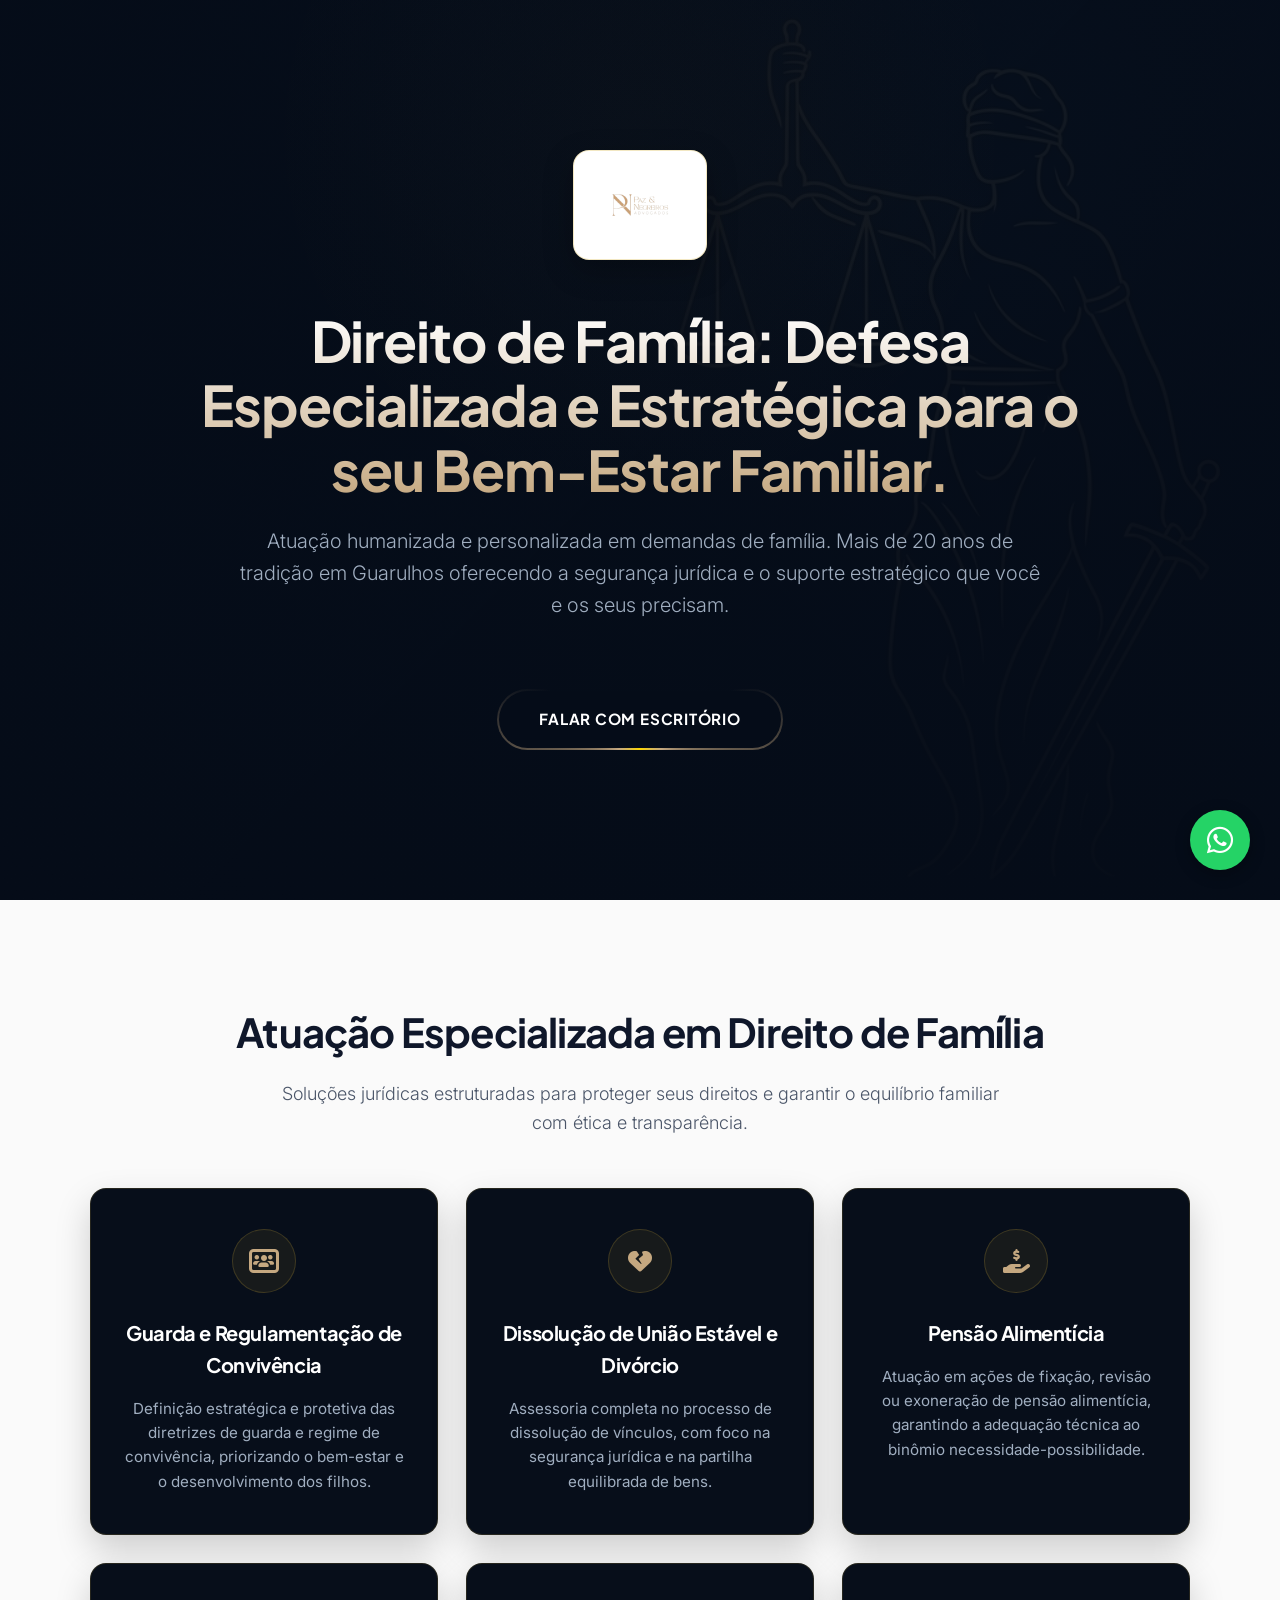
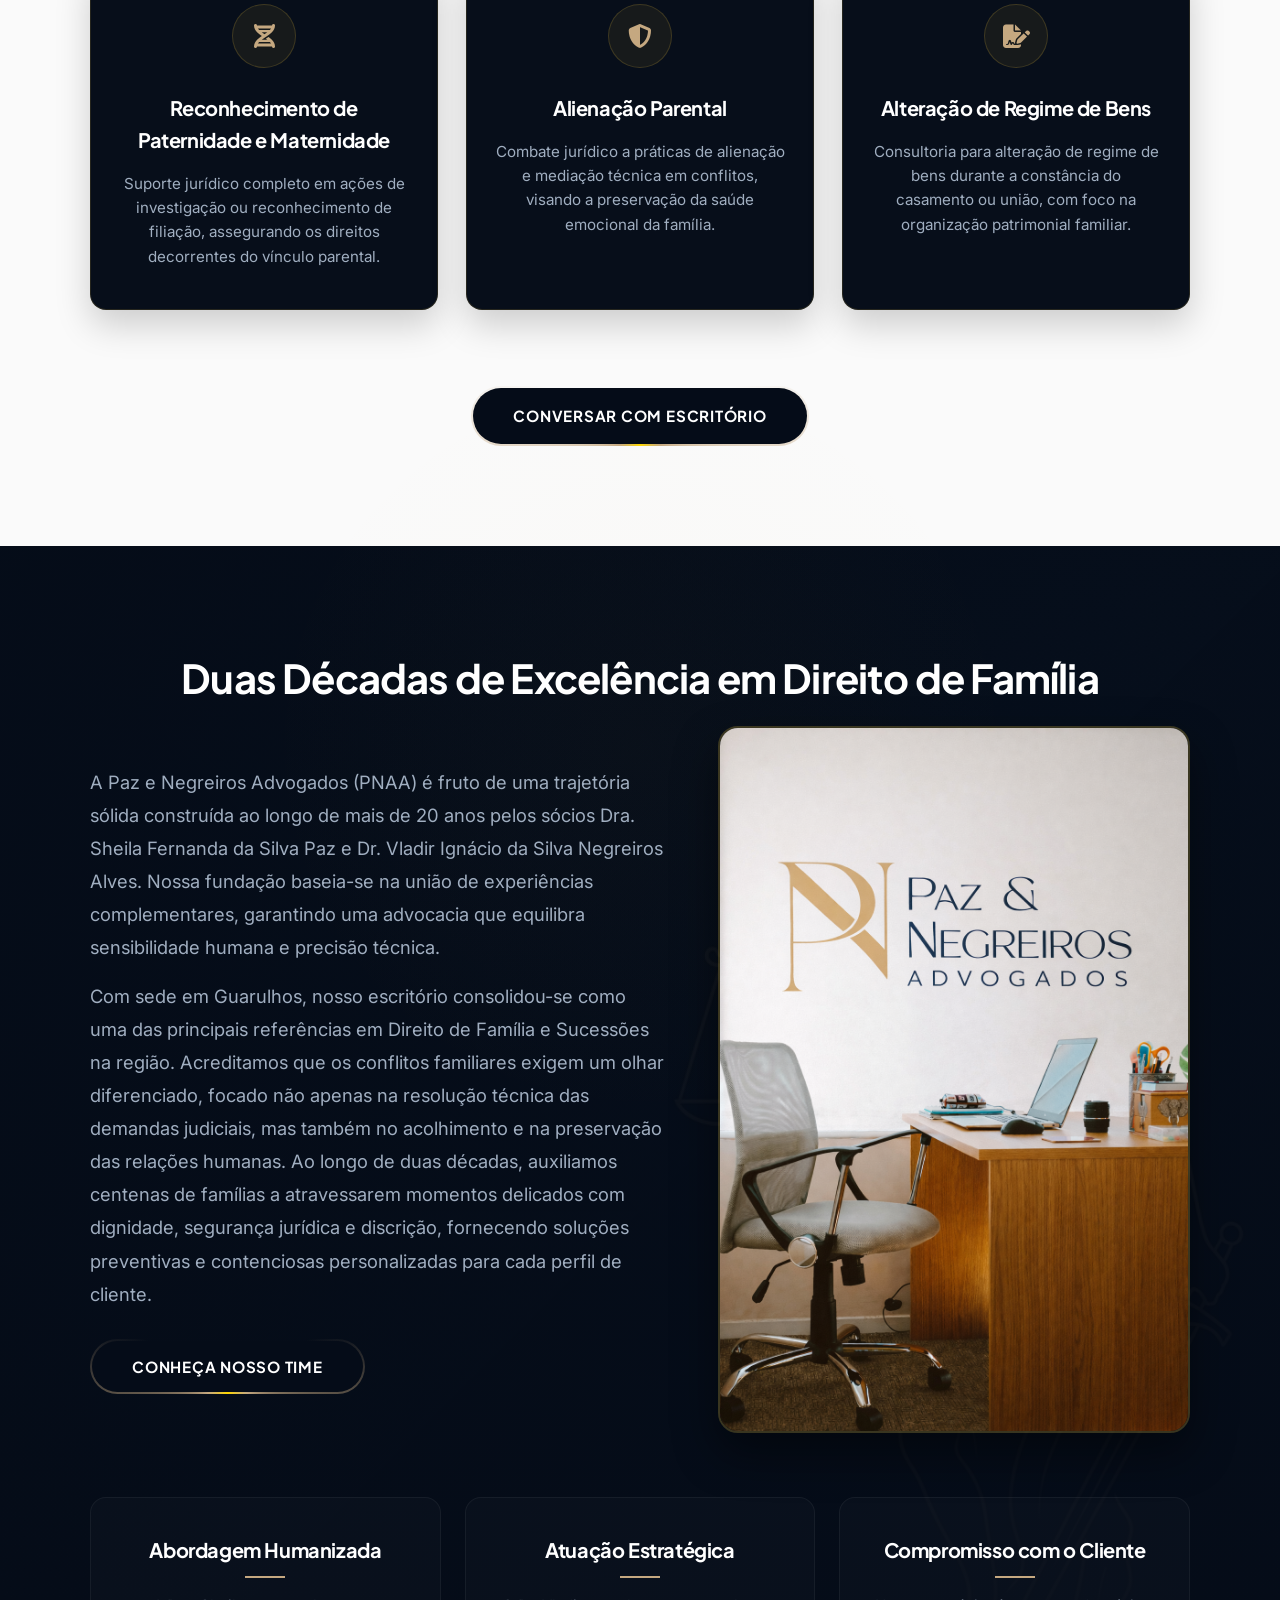
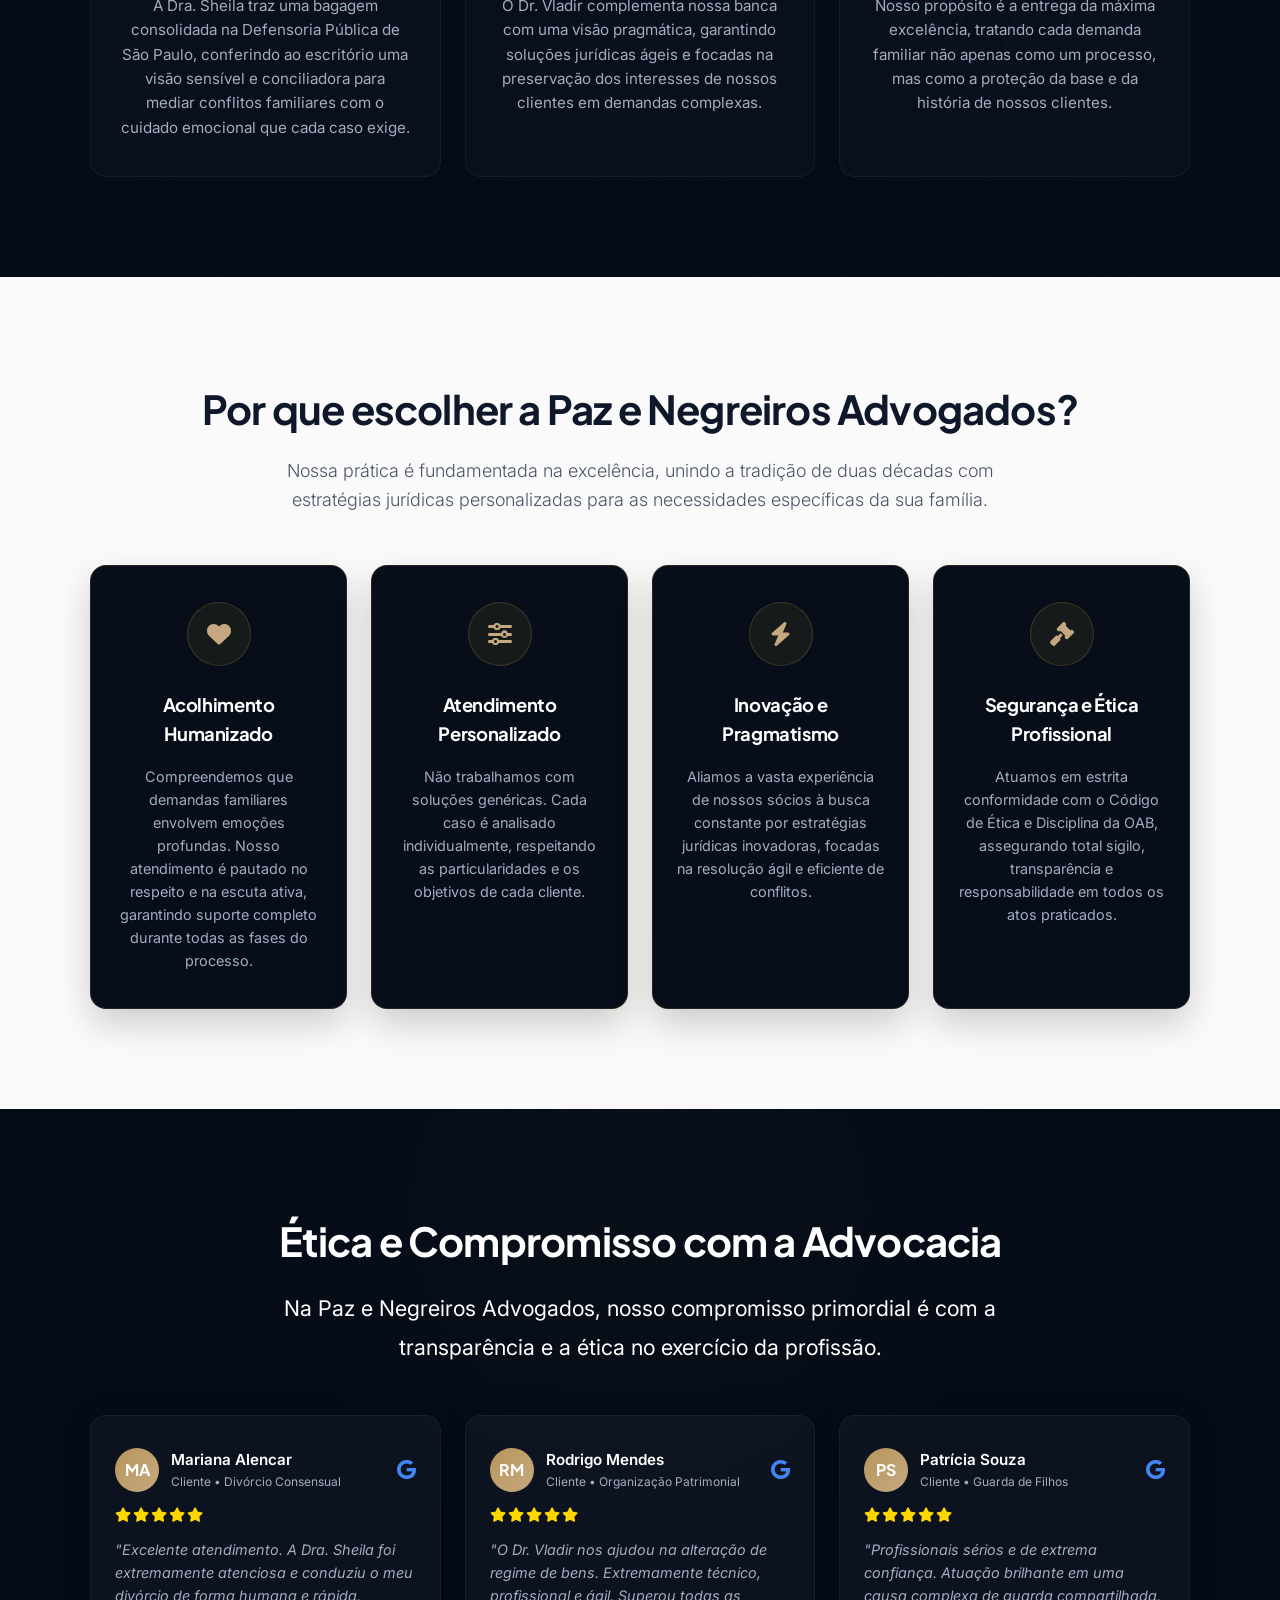
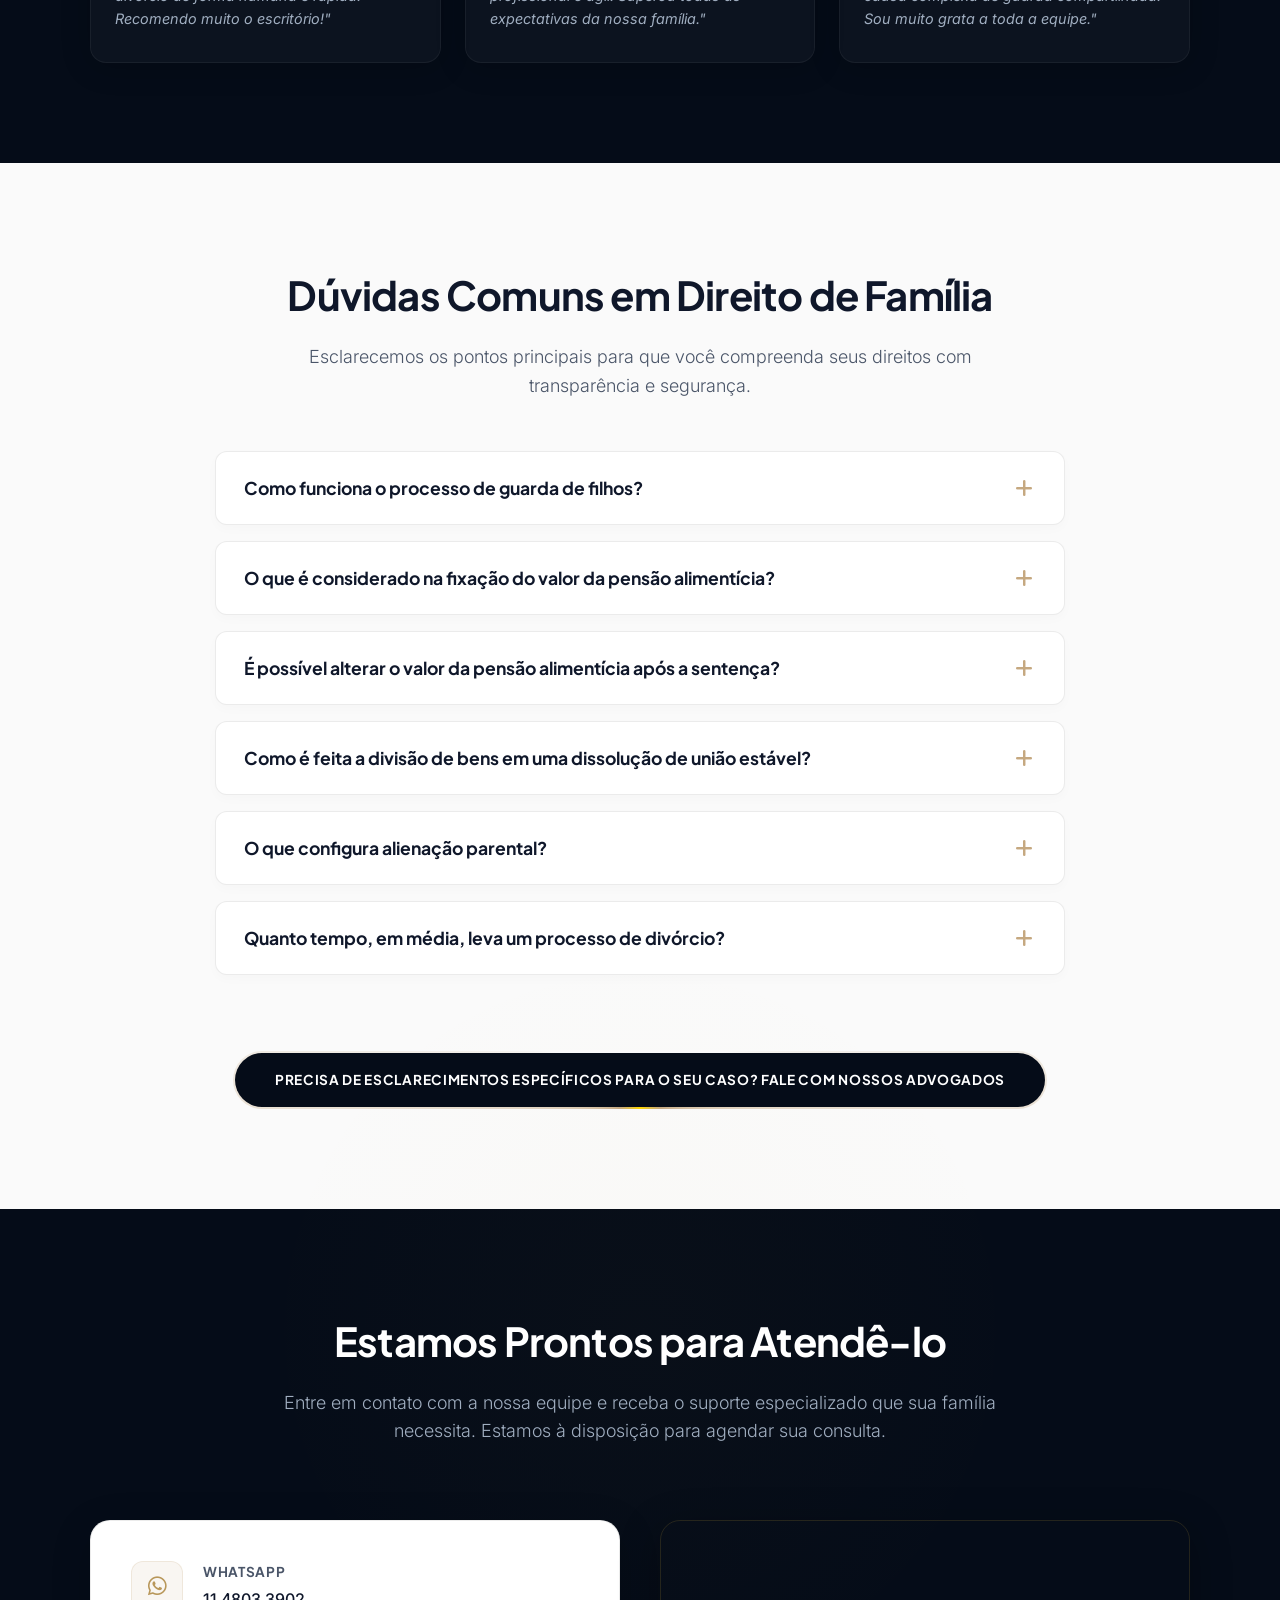
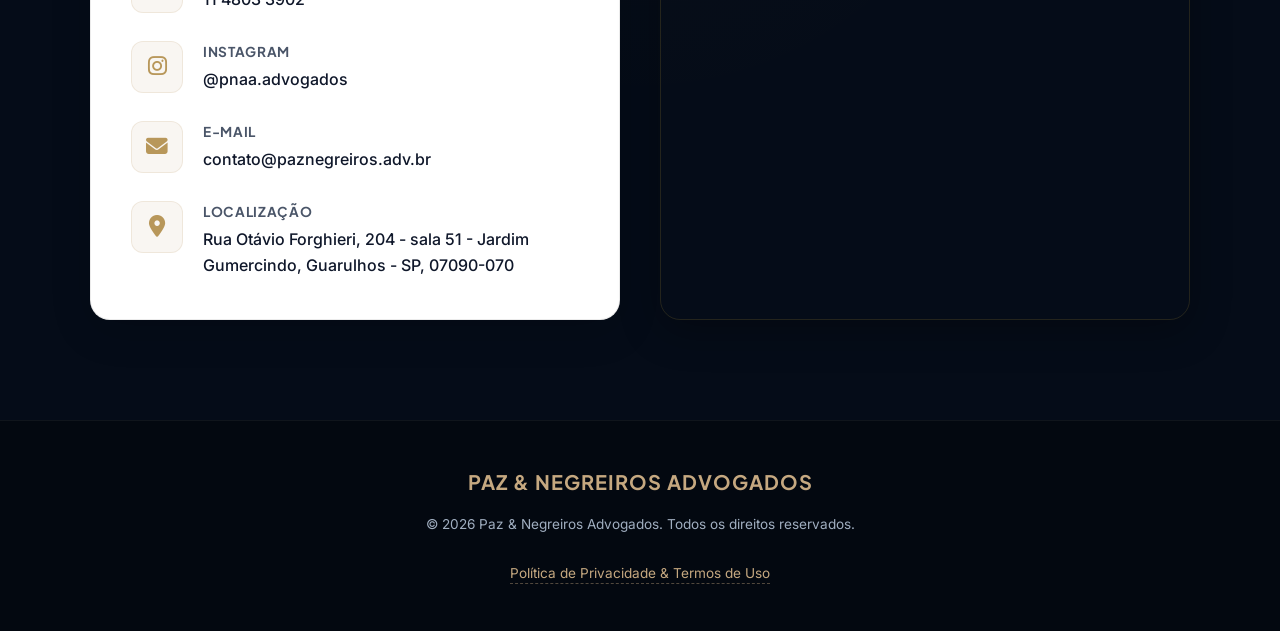
==== index.html @ 49ceedae "Update index.html" ====
<!DOCTYPE html>
<html lang="pt-BR">
<head>
  <meta charset="UTF-8">
  <meta name="viewport" content="width=device-width, initial-scale=1.0">
  <meta name="description" content="Paz e Negreiros Advogados: mais de 20 anos de tradição em Direito de Família em Guarulhos. Atuação humanizada, ética e estratégica em divórcio, partilha de bens, guarda e pensão.">
  <meta name="keywords" content="advogado de familia guarulhos, divórcio guarulhos, pensão alimentícia guarulhos, guarda de filhos guarulhos, direito de familia, paz e negreiros advogados">
  <meta name="author" content="Paz e Negreiros Advogados">
  
  <title>Paz e Negreiros Advogados | Direito de Família Especializado em Guarulhos</title>

  <!-- Site Icon / Favicon -->
  <link rel="icon" type="image/png" href="logo_pn.png">

  <!-- CSS Stylesheet -->
  <link rel="stylesheet" href="style.css">

  <!-- Font Awesome Icons -->
  <link rel="stylesheet" href="https://cdnjs.cloudflare.com/ajax/libs/font-awesome/6.4.0/css/all.min.css">
</head>
<body>

  <!-- FLOATING WHATSAPP BADGE -->
  <a href="https://api.whatsapp.com/send?phone=551148033902&text=Ol%C3%A1%2C+vim+pelo+Google+e+gostaria+de+falar+com+um+especialista+em+Direito+de+Fam%C3%ADlia" 
     class="floating-whatsapp" target="_blank" rel="noopener" aria-label="Fale Conosco pelo WhatsApp" id="whatsapp-float-badge">
    <i class="fa-brands fa-whatsapp"></i>
  </a>

  <!-- DOBRA 1: HERO SECTION -->
  <section class="fold theme-dark hero-fold" id="hero">
    <div class="fold-container">
      <div class="hero-logo-container">
        <!-- Using local logo file logo-fundo-branco.jpeg -->
        <img class="hero-logo" src="logo-fundo-azul-removebg-preview.png" alt="Logo Paz e Negreiros Advogados" id="logo-pn-hero">
      </div>
      <h1 class="hero-title" id="hero-main-headline">
        Direito de Família: Defesa Especializada e Estratégica para o seu Bem-Estar Familiar.
      </h1>
      <p class="hero-subtitle" id="hero-subheadline">
        Atuação humanizada e personalizada em demandas de família. Mais de 20 anos de tradição em Guarulhos oferecendo a segurança jurídica e o suporte estratégico que você e os seus precisam.
      </p>
      <div class="cta-btn-wrapper" id="hero-cta-wrapper">
        <a href="https://api.whatsapp.com/send?phone=551148033902&text=Ol%C3%A1%2C+vim+pelo+Google+e+gostaria+de+falar+com+um+especialista+em+Direito+de+Fam%C3%ADlia" 
           class="cta-btn" target="_blank" rel="noopener" id="hero-cta-btn">
          Falar com Escritório
        </a>
      </div>
    </div>
  </section>

  <!-- DOBRA 2: SERVIÇOS -->
  <section class="fold theme-light" id="servicos">
    <div class="fold-container">
      <h2 class="fold-title" id="services-title">Atuação Especializada em Direito de Família</h2>
      <p class="fold-subtitle" id="services-subtitle">
        Soluções jurídicas estruturadas para proteger seus direitos e garantir o equilíbrio familiar com ética e transparência.
      </p>

      <div class="services-grid" id="services-cards-grid">
        <!-- Card 1 -->
        <article class="service-card" id="service-card-guarda">
          <div class="service-icon-container"><i class="fa-solid fa-users-rectangle"></i></div>
          <h3>Guarda e Regulamentação de Convivência</h3>
          <p>Definição estratégica e protetiva das diretrizes de guarda e regime de convivência, priorizando o bem-estar e o desenvolvimento dos filhos.</p>
        </article>

        <!-- Card 2 -->
        <article class="service-card" id="service-card-divorcio">
          <div class="service-icon-container"><i class="fa-solid fa-heart-crack"></i></div>
          <h3>Dissolução de União Estável e Divórcio</h3>
          <p>Assessoria completa no processo de dissolução de vínculos, com foco na segurança jurídica e na partilha equilibrada de bens.</p>
        </article>

        <!-- Card 3 -->
        <article class="service-card" id="service-card-pensao">
          <div class="service-icon-container"><i class="fa-solid fa-hand-holding-dollar"></i></div>
          <h3>Pensão Alimentícia</h3>
          <p>Atuação em ações de fixação, revisão ou exoneração de pensão alimentícia, garantindo a adequação técnica ao binômio necessidade-possibilidade.</p>
        </article>

        <!-- Card 4 -->
        <article class="service-card" id="service-card-paternidade">
          <div class="service-icon-container"><i class="fa-solid fa-dna"></i></div>
          <h3>Reconhecimento de Paternidade e Maternidade</h3>
          <p>Suporte jurídico completo em ações de investigação ou reconhecimento de filiação, assegurando os direitos decorrentes do vínculo parental.</p>
        </article>

        <!-- Card 5 -->
        <article class="service-card" id="service-card-alienacao">
          <div class="service-icon-container"><i class="fa-solid fa-shield-halved"></i></div>
          <h3>Alienação Parental</h3>
          <p>Combate jurídico a práticas de alienação e mediação técnica em conflitos, visando a preservação da saúde emocional da família.</p>
        </article>

        <!-- Card 6 -->
        <article class="service-card" id="service-card-regime">
          <div class="service-icon-container"><i class="fa-solid fa-file-signature"></i></div>
          <h3>Alteração de Regime de Bens</h3>
          <p>Consultoria para alteração de regime de bens durante a constância do casamento ou união, com foco na organização patrimonial familiar.</p>
        </article>
      </div>

      <div class="cta-btn-wrapper" id="services-cta-wrapper">
        <a href="https://api.whatsapp.com/send?phone=551148033902&text=Ol%C3%A1%2C+vim+pelo+Google+e+gostaria+de+falar+com+um+especialista+em+Direito+de+Fam%C3%ADlia" 
           class="cta-btn" target="_blank" rel="noopener" id="services-cta-btn">
          Conversar com Escritório
        </a>
      </div>
    </div>
  </section>

  <!-- DOBRA 3: SOBRE O ESCRITÓRIO -->
  <section class="fold theme-dark about-fold" id="sobre">
    <div class="fold-container">
      <h2 class="fold-title" id="about-title">Duas Décadas de Excelência em Direito de Família</h2>
      
      <!-- Side-by-side layout: Text on left, Photo on right -->
      <div class="about-grid-layout" id="about-grid">
        <div class="about-text-column" id="about-text-col">
          <p class="history-text">
            A Paz e Negreiros Advogados (PNAA) é fruto de uma trajetória sólida construída ao longo de mais de 20 anos pelos sócios Dra. Sheila Fernanda da Silva Paz e Dr. Vladir Ignácio da Silva Negreiros Alves. Nossa fundação baseia-se na união de experiências complementares, garantindo uma advocacia que equilibra sensibilidade humana e precisão técnica.
          </p>
          <p class="history-text" style="margin-top: 15px;">
            Com sede em Guarulhos, nosso escritório consolidou-se como uma das principais referências em Direito de Família e Sucessões na região. Acreditamos que os conflitos familiares exigem um olhar diferenciado, focado não apenas na resolução técnica das demandas judiciais, mas também no acolhimento e na preservação das relações humanas. Ao longo de duas décadas, auxiliamos centenas de famílias a atravessarem momentos delicados com dignidade, segurança jurídica e discrição, fornecendo soluções preventivas e contenciosas personalizadas para cada perfil de cliente.
          </p>
          <div class="cta-btn-wrapper" id="about-cta-wrapper">
            <button class="cta-btn" id="about-cta-btn">Conheça Nosso Time</button>
          </div>
        </div>
        
        <div class="about-image-column" id="about-image-col">
          <div class="about-single-image-card">
            <img class="about-single-img" src="sobre.png" alt="Escritório Paz e Negreiros Advogados">
          </div>
        </div>
      </div>

      <div class="authority-grid" id="about-authority-grid">
        <!-- Card 1 -->
        <article class="authority-card" id="authority-card-humanizada">
          <h3>Abordagem Humanizada</h3>
          <p>A Dra. Sheila traz uma bagagem consolidada na Defensoria Pública de São Paulo, conferindo ao escritório uma visão sensível e conciliadora para mediar conflitos familiares com o cuidado emocional que cada caso exige.</p>
        </article>

        <!-- Card 2 -->
        <article class="authority-card" id="authority-card-estrategica">
          <h3>Atuação Estratégica</h3>
          <p>O Dr. Vladir complementa nossa banca com uma visão pragmática, garantindo soluções jurídicas ágeis e focadas na preservação dos interesses de nossos clientes em demandas complexas.</p>
        </article>

        <!-- Card 3 -->
        <article class="authority-card" id="authority-card-compromisso">
          <h3>Compromisso com o Cliente</h3>
          <p>Nosso propósito é a entrega da máxima excelência, tratando cada demanda familiar não apenas como um processo, mas como a proteção da base e da história de nossos clientes.</p>
        </article>
      </div>
    </div>
  </section>

  <!-- DOBRA 4: DIFERENCIAIS -->
  <section class="fold theme-light" id="diferenciais">
    <div class="fold-container">
      <h2 class="fold-title" id="diff-title">Por que escolher a Paz e Negreiros Advogados?</h2>
      <p class="fold-subtitle" id="diff-subtitle">
        Nossa prática é fundamentada na excelência, unindo a tradição de duas décadas com estratégias jurídicas personalizadas para as necessidades específicas da sua família.
      </p>

      <div class="diferenciais-grid" id="diff-cards-grid">
        <!-- Card 1 -->
        <article class="diferencial-card" id="diff-card-acolhimento">
          <div class="service-icon-container"><i class="fa-solid fa-heart"></i></div>
          <h3>Acolhimento Humanizado</h3>
          <p>Compreendemos que demandas familiares envolvem emoções profundas. Nosso atendimento é pautado no respeito e na escuta ativa, garantindo suporte completo durante todas as fases do processo.</p>
        </article>

        <!-- Card 2 -->
        <article class="diferencial-card" id="diff-card-personalizado">
          <div class="service-icon-container"><i class="fa-solid fa-sliders"></i></div>
          <h3>Atendimento Personalizado</h3>
          <p>Não trabalhamos com soluções genéricas. Cada caso é analisado individualmente, respeitando as particularidades e os objetivos de cada cliente.</p>
        </article>

        <!-- Card 3 -->
        <article class="diferencial-card" id="diff-card-inovacao">
          <div class="service-icon-container"><i class="fa-solid fa-bolt"></i></div>
          <h3>Inovação e Pragmatismo</h3>
          <p>Aliamos a vasta experiência de nossos sócios à busca constante por estratégias jurídicas inovadoras, focadas na resolução ágil e eficiente de conflitos.</p>
        </article>

        <!-- Card 4 -->
        <article class="diferencial-card" id="diff-card-seguranca">
          <div class="service-icon-container"><i class="fa-solid fa-gavel"></i></div>
          <h3>Segurança e Ética Profissional</h3>
          <p>Atuamos em estrita conformidade com o Código de Ética e Disciplina da OAB, assegurando total sigilo, transparência e responsabilidade em todos os atos praticados.</p>
        </article>
      </div>
    </div>
  </section>

  <!-- DOBRA 5: PROVA SOCIAL -->
  <section class="fold theme-dark" id="prova-social">
    <div class="fold-container">
      <h2 class="fold-title" id="proof-title">Ética e Compromisso com a Advocacia</h2>
      
      <!-- Text rendered directly on dark fold (large white card removed) -->
      <p class="proof-text" id="proof-ethics-text">
        Na Paz e Negreiros Advogados, nosso compromisso primordial é com a transparência e a ética no exercício da profissão.
      </p>

      <div class="testimonials-grid" id="proof-testimonials-grid">
        <!-- Review 1 -->
        <a href="https://search.google.com/local/reviews?q=Paz+e+Negreiros+Advogados+Guarulhos" 
           class="testimonial-card" target="_blank" rel="noopener" id="testimonial-card-mariana">
          <div class="testimonial-header">
            <div class="reviewer-info">
              <div class="reviewer-avatar">MA</div>
              <div class="reviewer-details">
                <span class="reviewer-name">Mariana Alencar</span>
                <span class="reviewer-meta">Cliente • Divórcio Consensual</span>
              </div>
            </div>
            <i class="fa-brands fa-google google-icon"></i>
          </div>
          <div class="rating-stars">
            <i class="fa-solid fa-star"></i><i class="fa-solid fa-star"></i><i class="fa-solid fa-star"></i><i class="fa-solid fa-star"></i><i class="fa-solid fa-star"></i>
          </div>
          <p class="testimonial-body">
            "Excelente atendimento. A Dra. Sheila foi extremamente atenciosa e conduziu o meu divórcio de forma humana e rápida. Recomendo muito o escritório!"
          </p>
        </a>

        <!-- Review 2 -->
        <a href="https://search.google.com/local/reviews?q=Paz+e+Negreiros+Advogados+Guarulhos" 
           class="testimonial-card" target="_blank" rel="noopener" id="testimonial-card-rodrigo">
          <div class="testimonial-header">
            <div class="reviewer-info">
              <div class="reviewer-avatar">RM</div>
              <div class="reviewer-details">
                <span class="reviewer-name">Rodrigo Mendes</span>
                <span class="reviewer-meta">Cliente • Organização Patrimonial</span>
              </div>
            </div>
            <i class="fa-brands fa-google google-icon"></i>
          </div>
          <div class="rating-stars">
            <i class="fa-solid fa-star"></i><i class="fa-solid fa-star"></i><i class="fa-solid fa-star"></i><i class="fa-solid fa-star"></i><i class="fa-solid fa-star"></i>
          </div>
          <p class="testimonial-body">
            "O Dr. Vladir nos ajudou na alteração de regime de bens. Extremamente técnico, profissional e ágil. Superou todas as expectativas da nossa família."
          </p>
        </a>

        <!-- Review 3 -->
        <a href="https://search.google.com/local/reviews?q=Paz+e+Negreiros+Advogados+Guarulhos" 
           class="testimonial-card" target="_blank" rel="noopener" id="testimonial-card-patricia">
          <div class="testimonial-header">
            <div class="reviewer-info">
              <div class="reviewer-avatar">PS</div>
              <div class="reviewer-details">
                <span class="reviewer-name">Patrícia Souza</span>
                <span class="reviewer-meta">Cliente • Guarda de Filhos</span>
              </div>
            </div>
            <i class="fa-brands fa-google google-icon"></i>
          </div>
          <div class="rating-stars">
            <i class="fa-solid fa-star"></i><i class="fa-solid fa-star"></i><i class="fa-solid fa-star"></i><i class="fa-solid fa-star"></i><i class="fa-solid fa-star"></i>
          </div>
          <p class="testimonial-body">
            "Profissionais sérios e de extrema confiança. Atuação brilhante em uma causa complexa de guarda compartilhada. Sou muito grata a toda a equipe."
          </p>
        </a>
      </div>
    </div>
  </section>

  <!-- DOBRA 6: PERGUNTAS FREQUENTES (FAQ) -->
  <section class="fold theme-light" id="faq">
    <div class="fold-container">
      <h2 class="fold-title" id="faq-title">Dúvidas Comuns em Direito de Família</h2>
      <p class="fold-subtitle" id="faq-subtitle">
        Esclarecemos os pontos principais para que você compreenda seus direitos com transparência e segurança.
      </p>

      <div class="faq-list" id="faq-accordions">
        <!-- Item 1 -->
        <div class="faq-item" id="faq-item-1">
          <button class="faq-question-btn" aria-expanded="false" aria-controls="faq-ans-1">
            Como funciona o processo de guarda de filhos?
            <span class="faq-icon-toggle"><i class="fa-solid fa-plus"></i></span>
          </button>
          <div class="faq-answer" id="faq-ans-1">
            <p>A guarda é definida priorizando sempre o melhor interesse da criança ou adolescente. Pode ser compartilhada ou unilateral, dependendo do que melhor se adapta à dinâmica familiar e às necessidades dos filhos.</p>
          </div>
        </div>

        <!-- Item 2 -->
        <div class="faq-item" id="faq-item-2">
          <button class="faq-question-btn" aria-expanded="false" aria-controls="faq-ans-2">
            O que é considerado na fixação do valor da pensão alimentícia?
            <span class="faq-icon-toggle"><i class="fa-solid fa-plus"></i></span>
          </button>
          <div class="faq-answer" id="faq-ans-2">
            <p>O valor é definido com base no binômio necessidade-possibilidade, ou seja, avalia-se a real necessidade de quem recebe e a capacidade financeira de quem paga, visando garantir o sustento básico de forma equilibrada.</p>
          </div>
        </div>

        <!-- Item 3 -->
        <div class="faq-item" id="faq-item-3">
          <button class="faq-question-btn" aria-expanded="false" aria-controls="faq-ans-3">
            É possível alterar o valor da pensão alimentícia após a sentença?
            <span class="faq-icon-toggle"><i class="fa-solid fa-plus"></i></span>
          </button>
          <div class="faq-answer" id="faq-ans-3">
            <p>Sim. Caso ocorra uma mudança significativa na situação financeira de quem paga ou nas necessidades de quem recebe, é possível ingressar com uma ação revisional para adequar o valor.</p>
          </div>
        </div>

        <!-- Item 4 -->
        <div class="faq-item" id="faq-item-4">
          <button class="faq-question-btn" aria-expanded="false" aria-controls="faq-ans-4">
            Como é feita a divisão de bens em uma dissolução de união estável?
            <span class="faq-icon-toggle"><i class="fa-solid fa-plus"></i></span>
          </button>
          <div class="faq-answer" id="faq-ans-4">
            <p>A partilha de bens depende do regime de bens adotado. Caso não tenha havido contrato formalizado, geralmente aplica-se o regime da comunhão parcial de bens, onde se partilham os bens adquiridos onerosamente durante a convivência.</p>
          </div>
        </div>

        <!-- Item 5 -->
        <div class="faq-item" id="faq-item-5">
          <button class="faq-question-btn" aria-expanded="false" aria-controls="faq-ans-5">
            O que configura alienação parental?
            <span class="faq-icon-toggle"><i class="fa-solid fa-plus"></i></span>
          </button>
          <div class="faq-answer" id="faq-ans-5">
            <p>Configura-se quando um dos genitores ou responsáveis interfere na formação psicológica da criança, tentando afastar a mesma do outro genitor, dificultando a convivência ou denegrindo sua imagem. É uma conduta passível de medidas judiciais severas.</p>
          </div>
        </div>

        <!-- Item 6 -->
        <div class="faq-item" id="faq-item-6">
          <button class="faq-question-btn" aria-expanded="false" aria-controls="faq-ans-6">
            Quanto tempo, em média, leva um processo de divórcio?
            <span class="faq-icon-toggle"><i class="fa-solid fa-plus"></i></span>
          </button>
          <div class="faq-answer" id="faq-ans-6">
            <p>O tempo varia conforme a complexidade do caso e se há consenso entre as partes. Divórcios consensuais, realizados de forma extrajudicial (se houver requisitos legais) ou judicial, tendem a ser muito mais céleres.</p>
          </div>
        </div>
      </div>

      <div class="cta-btn-wrapper" id="faq-cta-wrapper">
        <a href="https://api.whatsapp.com/send?phone=551148033902&text=Ol%C3%A1%2C+vim+pelo+Google+e+gostaria+de+falar+com+um+especialista+em+Direito+de+Fam%C3%ADlia" 
           class="cta-btn" target="_blank" rel="noopener" id="faq-cta-btn" style="text-align: center; font-size: 0.85rem;">
          Precisa de esclarecimentos específicos para o seu caso? Fale com nossos advogados
        </a>
      </div>
    </div>
  </section>

  <!-- DOBRA 7: CONTATO E LOCALIZAÇÃO -->
  <section class="fold theme-dark" id="contato">
    <div class="fold-container">
      <h2 class="fold-title" id="contact-title">Estamos Prontos para Atendê-lo</h2>
      <p class="fold-subtitle" id="contact-subtitle">
        Entre em contato com a nossa equipe e receba o suporte especializado que sua família necessita. Estamos à disposição para agendar sua consulta.
      </p>

      <div class="contact-layout" id="contact-layout-box">
        <!-- Contact details -->
        <div class="contact-info-block" id="contact-details-card">
          <!-- WhatsApp Link -->
          <a href="https://api.whatsapp.com/send?phone=551148033902&text=Ol%C3%A1%2C+vim+pelo+Google+e+gostaria+de+falar+com+um+especialista+em+Direito+de+Fam%C3%ADlia" 
             class="contact-item" target="_blank" rel="noopener" id="contact-whatsapp">
            <div class="contact-icon-wrapper"><i class="fa-brands fa-whatsapp"></i></div>
            <div class="contact-text-wrapper">
              <span class="contact-label">WhatsApp</span>
              <span class="contact-value">11 4803 3902</span>
            </div>
          </a>

          <!-- Instagram Link -->
          <a href="https://www.instagram.com/pnaa.advogados/" 
             class="contact-item" target="_blank" rel="noopener" id="contact-instagram">
            <div class="contact-icon-wrapper"><i class="fa-brands fa-instagram"></i></div>
            <div class="contact-text-wrapper">
              <span class="contact-label">Instagram</span>
              <span class="contact-value">@pnaa.advogados</span>
            </div>
          </a>

          <!-- Email Link -->
          <a href="mailto:contato@paznegreiros.adv.br" class="contact-item" id="contact-email">
            <div class="contact-icon-wrapper"><i class="fa-solid fa-envelope"></i></div>
            <div class="contact-text-wrapper">
              <span class="contact-label">E-mail</span>
              <span class="contact-value">contato@paznegreiros.adv.br</span>
            </div>
          </a>

          <!-- Location Link -->
          <a href="https://maps.google.com/?q=Rua+Otávio+Forghieri,+204+-+Jardim+Gumercindo,+Guarulhos+-+SP" 
             class="contact-item" target="_blank" rel="noopener" id="contact-address">
            <div class="contact-icon-wrapper"><i class="fa-solid fa-location-dot"></i></div>
            <div class="contact-text-wrapper">
              <span class="contact-label">Localização</span>
              <span class="contact-value">Rua Otávio Forghieri, 204 - sala 51 - Jardim Gumercindo, Guarulhos - SP, 07090-070</span>
            </div>
          </a>
        </div>

        <!-- Google Maps Iframe wrapper -->
        <div class="map-wrapper" id="contact-map-wrapper">
          <iframe class="map-iframe" 
                  src="https://www.google.com/maps/embed?pb=!1m18!1m12!1m3!1d3659.8804077884897!2d-46.52923982467232!3d-23.464790778864704!2m3!1f0!2f0!3f0!3m2!1i1024!2i768!4f13.1!3m3!1m2!1s0x94cef480c558b35b%3A0xe6bf4b69d8eb6976!2sR.%20Ot%C3%A1vio%20Forghieri%2C%20204%20-%20Jardim%20Gumercindo%2C%20Guarulhos%20-%20SP%2C%2007090-070!5e0!3m2!1spt-BR!2sbr!4v1680000000000!5m2!1spt-BR!2sbr" 
                  allowfullscreen="" loading="lazy" referrerpolicy="no-referrer-when-downgrade" 
                  aria-label="Google Maps Location"></iframe>
        </div>
      </div>
    </div>
  </section>

  <!-- MODAL: DETALHES DO TIME -->
  <div class="modal" id="team-modal">
    <div class="modal-content">
      <button class="modal-close" id="modal-close-btn">&times;</button>
      <h3 class="modal-title">Nossos Fundadores</h3>
      <div class="modal-body">
        <div class="modal-bio-grid">
          <div class="modal-bio-card">
            <h4>Dra. Sheila Fernanda da Silva Paz</h4>
            <p>
              Advogada especialista em Direito de Família, com ampla experiência na Defensoria Pública do Estado de São Paulo. Tem como foco o acolhimento sensível das demandas familiares, atuando de maneira ética, empática e protetiva na resolução consensual e litigiosa de conflitos.
            </p>
          </div>
          <div class="modal-bio-card">
            <h4>Dr. Vladir Ignácio da Silva Negreiros Alves</h4>
            <p>
              Advogado especialista em planejamento patrimonial e demandas complexas de família. Garante uma advocacia pragmática e ágil, com sólido conhecimento em partilha de bens e proteção de interesses patrimoniais no âmbito familiar.
            </p>
          </div>
        </div>
      </div>
    </div>
  </div>

  <!-- FOOTER -->
  <footer class="footer-section" id="lp-footer">
    <div class="footer-container">
      <p class="footer-logo-text">Paz & Negreiros Advogados</p>
      <p class="footer-copyright">&copy; 2026 Paz & Negreiros Advogados. Todos os direitos reservados.</p>
      <div class="footer-links">
        <a href="politica.html" target="_blank" rel="noopener">Política de Privacidade & Termos de Uso</a>
      </div>
    </div>
  </footer>

  <!-- JavaScript file -->
  <script src="script.js"></script>
</body>
</html>
---- style.css ----
/* 
   style.css - Paz e Negreiros Advogados (Revised)
   Design: Minimalist, Premium, Tech-inspired, High-contrast, Navy-Blue Theme
*/

@import url('https://fonts.googleapis.com/css2?family=Inter:wght@300;400;500;600;700&family=Plus+Jakarta+Sans:wght@400;500;600;700;800&display=swap');

/* Design Tokens & Variables */
:root {
  --font-title: 'Plus Jakarta Sans', sans-serif;
  --font-body: 'Inter', sans-serif;

  /* Theme: Dark (Midnight Navy / Black) */
  --bg-dark: #050c18;
  --bg-dark-card: #070e1a; /* Opaque dark navy card */
  --bg-dark-card-hover: #0c182d;
  --border-dark-card: rgba(212, 175, 55, 0.15);
  --border-dark-card-hover: rgba(212, 175, 55, 0.45);
  --text-dark-primary: #ffffff;
  --text-dark-secondary: #a0aec0;
  --glow-gold: rgba(212, 175, 55, 0.25);
  --glow-gold-hover: rgba(212, 175, 55, 0.55);

  /* Theme: Light (Off-white) */
  --bg-light: #fafafa;
  --bg-light-card: #ffffff;
  --bg-light-card-hover: #ffffff;
  --border-light-card: rgba(0, 0, 0, 0.08);
  --border-light-card-hover: rgba(212, 175, 55, 0.4);
  --text-light-primary: #0f172a;
  --text-light-secondary: #4a5568;

  /* Gold Accent */
  --color-gold: #c5a880;
  --color-gold-bright: #ffd700;
  --color-gold-dark: #b8975a;
  
  --transition-smooth: all 0.4s cubic-bezier(0.16, 1, 0.3, 1);
  --max-width-content: 1100px;
}

/* Reset & Base Styles */
* {
  margin: 0;
  padding: 0;
  box-sizing: border-box;
}

html {
  scroll-behavior: smooth;
  -webkit-font-smoothing: antialiased;
  -moz-osx-font-smoothing: grayscale;
}

body {
  font-family: var(--font-body);
  background-color: var(--bg-dark);
  color: var(--text-dark-primary);
  line-height: 1.6;
  overflow-x: hidden;
}

/* Typography Hierarchy */
h1, h2, h3, h4, h5, h6 {
  font-family: var(--font-title);
  font-weight: 700;
  letter-spacing: -0.02em;
  text-align: center;
}

p {
  text-align: center;
}

/* Structural Folds */
section.fold {
  padding: 100px 24px;
  display: flex;
  flex-direction: column;
  align-items: center;
  justify-content: center;
  position: relative;
  width: 100%;
}

.fold-container {
  width: 100%;
  max-width: var(--max-width-content);
  display: flex;
  flex-direction: column;
  align-items: center;
  z-index: 2;
}

/* Alternating Background Themes */
.theme-dark {
  background-color: var(--bg-dark);
  color: var(--text-dark-primary);
}

.theme-light {
  background-color: var(--bg-light);
  color: var(--text-light-primary);
}

/* Dark Fold Title & Subtitle */
.theme-dark h2.fold-title {
  color: var(--text-dark-primary);
  font-size: 2.5rem;
  margin-bottom: 16px;
}

.theme-dark p.fold-subtitle {
  color: var(--text-dark-secondary);
  font-size: 1.125rem;
  max-width: 750px;
  margin-bottom: 50px;
  font-weight: 300;
}

/* Light Fold Title & Subtitle */
.theme-light h2.fold-title {
  color: var(--text-light-primary);
  font-size: 2.5rem;
  margin-bottom: 16px;
}

.theme-light p.fold-subtitle {
  color: var(--text-light-secondary);
  font-size: 1.125rem;
  max-width: 750px;
  margin-bottom: 50px;
  font-weight: 300;
}

/* Background Gradients & Glow effects for Dark Theme */
.theme-dark::before {
  content: '';
  position: absolute;
  top: 15%;
  left: 50%;
  transform: translate(-50%, -50%);
  width: 800px;
  height: 800px;
  background: radial-gradient(circle, rgba(212, 175, 55, 0.02) 0%, rgba(0, 0, 0, 0) 70%);
  pointer-events: none;
  z-index: 1;
}

/* Custom Conic Gold Running Border CTA Button */
.cta-btn-wrapper {
  position: relative;
  display: inline-block;
  border-radius: 50px;
  padding: 2px; /* border thickness */
  background: transparent;
  overflow: hidden;
  transition: var(--transition-smooth);
  margin-top: 28px;
  z-index: 1;
}

/* The running golden beam */
.cta-btn-wrapper::before {
  content: '';
  position: absolute;
  top: -50%;
  left: -50%;
  width: 200%;
  height: 200%;
  background: conic-gradient(
    from 0deg,
    transparent 20%,
    var(--color-gold) 40%,
    var(--color-gold-bright) 50%,
    var(--color-gold) 60%,
    transparent 80%
  );
  animation: rotate-border-beam 3s linear infinite;
  z-index: -2;
}

@keyframes rotate-border-beam {
  from {
    transform: rotate(0deg);
  }
  to {
    transform: rotate(360deg);
  }
}

.cta-btn {
  display: inline-flex;
  align-items: center;
  justify-content: center;
  padding: 16px 40px;
  background: #050c18; /* matches dark body background */
  color: #ffffff !important;
  font-family: var(--font-title);
  font-size: 0.95rem;
  font-weight: 700;
  letter-spacing: 0.05em;
  text-transform: uppercase;
  text-decoration: none;
  border-radius: 48px;
  border: none;
  cursor: pointer;
  width: 100%;
  z-index: 1;
  transition: background 0.3s ease;
  white-space: nowrap;
}

.theme-light .cta-btn {
  background: #050c18; /* keeps button dark on light folds */
}

.cta-btn-wrapper:hover {
  transform: translateY(-3px);
  box-shadow: 0 10px 25px rgba(212, 175, 55, 0.4);
}

.cta-btn-wrapper:active {
  transform: translateY(-1px);
}

/* White flash hover sweep */
.cta-btn::before {
  content: '';
  position: absolute;
  top: 0;
  left: -150%;
  width: 50%;
  height: 100%;
  background: linear-gradient(
    90deg,
    transparent,
    rgba(255, 255, 255, 0.05),
    rgba(255, 255, 255, 0.25),
    rgba(255, 255, 255, 0.05),
    transparent
  );
  transform: skewX(-25deg);
  transition: none;
}

.cta-btn-wrapper:hover .cta-btn::before {
  animation: shine-sweep 1.5s infinite;
}

@keyframes shine-sweep {
  0% {
    left: -150%;
  }
  50% {
    left: 150%;
  }
  100% {
    left: 150%;
  }
}

/* Dobra 1: Hero Section */
.hero-fold {
  min-height: 100vh;
  justify-content: center;
  position: relative;
  background-image: linear-gradient(rgba(5, 12, 24, 0.94), rgba(5, 12, 24, 0.97)), url('justica_bg.png');
  background-size: cover;
  background-position: center;
  background-repeat: no-repeat;
}

.hero-logo-container {
  margin-bottom: 40px;
}

.hero-logo {
  height: 110px;
  width: auto;
  object-fit: contain;
  background-color: #ffffff;
  padding: 12px 24px;
  border-radius: 16px;
  border: 1px solid rgba(212, 175, 55, 0.3);
  box-shadow: 0 10px 30px rgba(0, 0, 0, 0.25);
  transition: var(--transition-smooth);
}

.hero-logo:hover {
  transform: scale(1.04);
  border-color: var(--color-gold-bright);
  box-shadow: 0 15px 35px rgba(212, 175, 55, 0.35);
}

.hero-title {
  font-size: 3.5rem;
  line-height: 1.15;
  max-width: 950px;
  margin-bottom: 24px;
  background: linear-gradient(180deg, #ffffff 0%, var(--color-gold) 100%);
  -webkit-background-clip: text;
  -webkit-text-fill-color: transparent;
}

.hero-subtitle {
  font-size: 1.25rem;
  color: var(--text-dark-secondary);
  max-width: 800px;
  margin-bottom: 40px;
  font-weight: 300;
}

/* Dobra 2: Serviços (Fundo Claro) */
.services-grid {
  display: grid;
  grid-template-columns: repeat(3, 1fr);
  gap: 28px;
  width: 100%;
  margin-bottom: 48px;
}

.service-card {
  background-color: var(--bg-dark-card);
  border: 1px solid var(--border-dark-card);
  border-radius: 16px;
  padding: 40px 28px;
  display: flex;
  flex-direction: column;
  align-items: center;
  transition: var(--transition-smooth);
  box-shadow: 0 15px 35px rgba(0, 0, 0, 0.18); /* shadow depth */
  position: relative;
  overflow: hidden;
}

.service-card::before {
  content: '';
  position: absolute;
  top: 0;
  left: 0;
  width: 100%;
  height: 4px;
  background: linear-gradient(90deg, var(--color-gold-dark), var(--color-gold-bright));
  opacity: 0;
  transition: opacity 0.3s ease;
}

.service-card:hover {
  transform: translateY(-6px);
  background-color: var(--bg-dark-card-hover);
  border-color: var(--border-dark-card-hover);
  box-shadow: 0 20px 45px rgba(212, 175, 55, 0.2); /* golden depth glow */
}

.service-card:hover::before {
  opacity: 1;
}

.service-icon-container {
  width: 64px;
  height: 64px;
  border-radius: 50%;
  background: rgba(212, 175, 55, 0.08);
  display: flex;
  align-items: center;
  justify-content: center;
  margin-bottom: 24px;
  border: 1px solid rgba(212, 175, 55, 0.2);
  color: var(--color-gold);
  font-size: 1.5rem;
}

.service-card h3 {
  font-size: 1.25rem;
  color: var(--text-dark-primary);
  margin-bottom: 16px;
}

.service-card p {
  font-size: 0.95rem;
  color: var(--text-dark-secondary);
  line-height: 1.6;
}

/* Dobra 3: Sobre o Escritório (Fundo Escuro) */
.about-history-block {
  width: 100%;
  max-width: 900px;
  margin-bottom: 48px;
}

/* About Section Styles */
.about-fold {
  background-image: linear-gradient(rgba(5, 12, 24, 0.94), rgba(5, 12, 24, 0.97)), url('justica_bg.png');
  background-size: cover;
  background-position: center;
  background-repeat: no-repeat;
}

.about-grid-layout {
  display: grid;
  grid-template-columns: 1.1fr 0.9fr;
  gap: 50px;
  align-items: center;
  width: 100%;
  margin-bottom: 48px;
}

.about-text-column {
  display: flex;
  flex-direction: column;
  align-items: flex-start;
  text-align: left;
}

.about-text-column .history-text {
  text-align: left;
  font-size: 1.15rem;
  line-height: 1.8;
  color: var(--text-dark-secondary);
}

.about-image-column {
  width: 100%;
  display: flex;
  justify-content: center;
}

.about-single-image-card {
  width: 100%;
  max-width: 540px;
  border-radius: 20px;
  overflow: hidden;
  border: 2px solid rgba(212, 175, 55, 0.25);
  box-shadow: 0 20px 45px rgba(0, 0, 0, 0.45);
  transition: var(--transition-smooth);
}

.about-single-image-card:hover {
  transform: scale(1.02) translateY(-5px);
  border-color: var(--color-gold-bright);
  box-shadow: 0 25px 50px rgba(212, 175, 55, 0.25);
}

.about-single-img {
  width: 100%;
  height: auto; /* displays the full image naturally without any cropping */
  display: block;
}

.authority-grid {
  display: grid;
  grid-template-columns: repeat(3, 1fr);
  gap: 24px;
  width: 100%;
  margin-top: 16px;
}

/* Elegant borderless card outline */
.authority-card {
  background-color: rgba(255, 255, 255, 0.02);
  border: 1px solid rgba(255, 255, 255, 0.05);
  border-radius: 16px;
  padding: 36px 28px;
  transition: var(--transition-smooth);
  display: flex;
  flex-direction: column;
  align-items: center;
  box-shadow: none;
}

.authority-card:hover {
  transform: translateY(-5px);
  background-color: rgba(255, 255, 255, 0.05);
  border-color: rgba(212, 175, 55, 0.3);
  box-shadow: 0 12px 30px rgba(0, 0, 0, 0.25);
}

.authority-card h3 {
  font-size: 1.25rem;
  color: var(--text-dark-primary);
  margin-bottom: 16px;
  position: relative;
}

.authority-card h3::after {
  content: '';
  display: block;
  width: 40px;
  height: 2px;
  background: var(--color-gold);
  margin: 10px auto 0 auto;
}

.authority-card p {
  font-size: 0.95rem;
  color: var(--text-dark-secondary);
}

/* Dobra 4: Diferenciais (Fundo Claro) */
.diferenciais-grid {
  display: grid;
  grid-template-columns: repeat(4, 1fr);
  gap: 24px;
  width: 100%;
}

.diferencial-card {
  background-color: var(--bg-dark-card); /* solid, opaque dark navy card */
  border: 1px solid var(--border-dark-card);
  border-radius: 16px;
  padding: 36px 24px;
  display: flex;
  flex-direction: column;
  align-items: center;
  transition: var(--transition-smooth);
  box-shadow: 0 15px 35px rgba(0, 0, 0, 0.18); /* depth shadow */
}

.diferencial-card:hover {
  transform: translateY(-6px);
  background-color: var(--bg-dark-card-hover);
  border-color: var(--border-dark-card-hover);
  box-shadow: 0 20px 45px rgba(212, 175, 55, 0.2); /* golden depth glow */
}

.diferencial-card h3 {
  font-size: 1.15rem;
  color: var(--text-dark-primary);
  margin-bottom: 16px;
}

.diferencial-card p {
  font-size: 0.9rem;
  color: var(--text-dark-secondary);
}

/* Dobra 5: Prova Social (Fundo Escuro) */
.proof-text {
  font-size: 1.35rem;
  line-height: 1.8;
  color: var(--text-dark-primary);
  font-weight: 400;
  max-width: 800px;
  margin: 0 auto 48px auto;
  text-align: center;
}

.testimonials-grid {
  display: grid;
  grid-template-columns: repeat(3, 1fr);
  gap: 24px;
  width: 100%;
}

.testimonial-card {
  background-color: rgba(255, 255, 255, 0.03);
  border: 1px solid rgba(255, 255, 255, 0.05);
  border-radius: 16px;
  padding: 32px 24px;
  display: flex;
  flex-direction: column;
  text-decoration: none;
  color: inherit;
  transition: var(--transition-smooth);
  box-shadow: 0 4px 30px rgba(0, 0, 0, 0.2);
  cursor: pointer;
  position: relative;
}

.testimonial-card:hover {
  transform: translateY(-5px);
  border-color: var(--border-dark-card-hover);
  background-color: rgba(255, 255, 255, 0.06);
  box-shadow: 0 12px 40px rgba(212, 175, 55, 0.15);
}

.testimonial-header {
  display: flex;
  justify-content: space-between;
  align-items: center;
  margin-bottom: 16px;
}

.reviewer-info {
  display: flex;
  align-items: center;
  gap: 12px;
}

.reviewer-avatar {
  width: 44px;
  height: 44px;
  border-radius: 50%;
  background: linear-gradient(135deg, var(--color-gold-dark), var(--color-gold));
  color: #ffffff;
  display: flex;
  align-items: center;
  justify-content: center;
  font-family: var(--font-title);
  font-weight: 700;
  font-size: 1rem;
}

.reviewer-details {
  display: flex;
  flex-direction: column;
  align-items: flex-start;
}

.reviewer-name {
  font-weight: 600;
  font-size: 0.95rem;
  color: var(--text-dark-primary);
}

.reviewer-meta {
  font-size: 0.75rem;
  color: var(--text-dark-secondary);
}

.google-icon {
  color: #4285F4;
  font-size: 1.25rem;
}

.rating-stars {
  color: var(--color-gold-bright);
  font-size: 0.9rem;
  margin-bottom: 16px;
  display: flex;
  gap: 2px;
}

.testimonial-body {
  font-size: 0.9rem;
  color: var(--text-dark-secondary);
  text-align: left;
  line-height: 1.6;
  font-style: italic;
}

/* Dobra 6: FAQ Accordion (Fundo Claro) */
.faq-list {
  width: 100%;
  max-width: 850px;
  display: flex;
  flex-direction: column;
  gap: 16px;
  margin-bottom: 48px;
}

.faq-item {
  background-color: #ffffff; /* pure white, opaque background on light section */
  border: 1px solid rgba(0, 0, 0, 0.08);
  border-radius: 12px;
  overflow: hidden;
  transition: var(--transition-smooth);
  box-shadow: 0 4px 12px rgba(0, 0, 0, 0.02);
}

.faq-item:hover {
  border-color: rgba(212, 175, 55, 0.4);
  box-shadow: 0 8px 24px rgba(212, 175, 55, 0.08);
}

.faq-question-btn {
  width: 100%;
  padding: 24px 28px;
  background: none;
  border: none;
  display: flex;
  justify-content: space-between;
  align-items: center;
  cursor: pointer;
  text-align: left;
  color: #0f172a; /* fully dark text, high contrast */
  font-family: var(--font-title);
  font-size: 1.1rem;
  font-weight: 700;
  transition: var(--transition-smooth);
}

.faq-answer {
  max-height: 0;
  overflow: hidden;
  transition: max-height 0.4s cubic-bezier(0.16, 1, 0.3, 1), padding 0.4s ease;
  padding: 0 28px;
}

.faq-answer p {
  color: #475569; /* clear body text */
  font-size: 0.95rem;
  text-align: left;
  line-height: 1.7;
  padding-bottom: 24px;
}

.faq-icon-toggle {
  width: 24px;
  height: 24px;
  display: flex;
  align-items: center;
  justify-content: center;
  color: var(--color-gold);
  transition: transform 0.3s ease;
  font-size: 1.25rem;
}

.faq-item.active {
  background-color: #ffffff;
  border-color: rgba(212, 175, 55, 0.4);
  box-shadow: 0 10px 30px rgba(212, 175, 55, 0.1);
}

.faq-item.active .faq-icon-toggle {
  transform: rotate(45deg);
}

/* Dobra 7: Contato e Localização (Fundo Escuro) */
.contact-layout {
  display: grid;
  grid-template-columns: 1fr 1fr;
  gap: 40px;
  width: 100%;
  margin-top: 24px;
}

.contact-info-block {
  background-color: var(--bg-light-card);
  border: 1px solid var(--border-light-card);
  border-radius: 20px;
  padding: 40px;
  box-shadow: 0 10px 40px rgba(0, 0, 0, 0.15);
  display: flex;
  flex-direction: column;
  gap: 28px;
}

.contact-item {
  display: flex;
  align-items: flex-start;
  gap: 20px;
  text-decoration: none;
  color: inherit;
  transition: var(--transition-smooth);
  text-align: left;
}

.contact-item:hover {
  transform: translateX(5px);
}

.contact-icon-wrapper {
  width: 52px;
  height: 52px;
  border-radius: 12px;
  background: rgba(197, 168, 128, 0.1);
  display: flex;
  align-items: center;
  justify-content: center;
  color: var(--color-gold-dark);
  font-size: 1.35rem;
  border: 1px solid rgba(197, 168, 128, 0.2);
  flex-shrink: 0;
  transition: var(--transition-smooth);
}

.contact-item:hover .contact-icon-wrapper {
  background: var(--color-gold-dark);
  color: #ffffff;
  border-color: var(--color-gold-dark);
}

.contact-text-wrapper {
  display: flex;
  flex-direction: column;
  align-items: flex-start;
}

.contact-label {
  font-family: var(--font-title);
  font-weight: 700;
  font-size: 0.85rem;
  text-transform: uppercase;
  letter-spacing: 0.05em;
  color: var(--text-light-secondary);
  margin-bottom: 4px;
}

.contact-value {
  font-size: 1rem;
  font-weight: 500;
  color: var(--text-light-primary);
  text-align: left;
}

.map-wrapper {
  width: 100%;
  height: 100%;
  min-height: 400px;
  border-radius: 20px;
  overflow: hidden;
  border: 1px solid var(--border-dark-card);
  box-shadow: 0 10px 40px rgba(0, 0, 0, 0.3);
  position: relative;
}

.map-iframe {
  width: 100%;
  height: 100%;
  border: none;
  filter: grayscale(0.9) invert(0.9) contrast(1.2); /* spatial dark theme map styling */
  opacity: 0.85;
  transition: var(--transition-smooth);
}

.map-wrapper:hover .map-iframe {
  filter: grayscale(0.3) invert(0) contrast(1);
  opacity: 1;
}

/* Floating WhatsApp Badge */
.floating-whatsapp {
  position: fixed;
  bottom: 30px;
  right: 30px;
  width: 60px;
  height: 60px;
  border-radius: 50%;
  background-color: #25d366;
  color: white;
  display: flex;
  align-items: center;
  justify-content: center;
  font-size: 30px;
  box-shadow: 0 4px 15px rgba(0,0,0,0.3);
  z-index: 999;
  text-decoration: none;
  transition: transform 0.3s ease, box-shadow 0.3s ease;
}

.floating-whatsapp:hover {
  transform: scale(1.1);
  box-shadow: 0 6px 20px rgba(37, 211, 102, 0.4);
}

/* Modal Styling */
.modal {
  position: fixed;
  top: 0;
  left: 0;
  width: 100%;
  height: 100%;
  background: rgba(5, 12, 24, 0.96);
  backdrop-filter: blur(12px);
  z-index: 1000;
  display: flex;
  align-items: center;
  justify-content: center;
  opacity: 0;
  pointer-events: none;
  transition: opacity 0.4s ease;
  padding: 24px;
}

.modal.active {
  opacity: 1;
  pointer-events: all;
}

.modal-content {
  background: var(--bg-light);
  color: var(--text-light-primary);
  max-width: 800px;
  width: 100%;
  border-radius: 24px;
  padding: 40px;
  position: relative;
  box-shadow: 0 20px 50px rgba(0, 0, 0, 0.3);
  border: 1px solid var(--border-light-card-hover);
  transform: scale(0.9);
  transition: transform 0.4s cubic-bezier(0.16, 1, 0.3, 1);
  overflow-y: auto;
  max-height: 90vh;
}

.modal.active .modal-content {
  transform: scale(1);
}

.modal-close {
  position: absolute;
  top: 20px;
  right: 20px;
  background: none;
  border: none;
  font-size: 1.5rem;
  cursor: pointer;
  color: var(--text-light-secondary);
  transition: var(--transition-smooth);
}

.modal-close:hover {
  color: var(--text-light-primary);
  transform: rotate(90deg);
}

.modal-title {
  font-size: 2rem;
  margin-bottom: 24px;
  color: var(--text-light-primary);
  text-align: left;
}

.modal-body {
  text-align: left;
}

.modal-bio-grid {
  display: grid;
  grid-template-columns: 1fr 1fr;
  gap: 30px;
  margin-top: 20px;
}

.modal-bio-card {
  display: flex;
  flex-direction: column;
  gap: 12px;
}

.modal-bio-card h4 {
  text-align: left;
  font-size: 1.25rem;
  color: var(--color-gold-dark);
}

.modal-bio-card p {
  text-align: left;
  font-size: 0.95rem;
  color: var(--text-light-secondary);
}

/* Footer Section */
.footer-section {
  background-color: #030810; /* even deeper navy-black */
  border-top: 1px solid rgba(255, 255, 255, 0.05);
  padding: 45px 24px;
  width: 100%;
  display: flex;
  justify-content: center;
  z-index: 2;
  position: relative;
}

.footer-container {
  width: 100%;
  max-width: var(--max-width-content);
  display: flex;
  flex-direction: column;
  align-items: center;
  gap: 16px;
}

.footer-logo-text {
  font-family: var(--font-title);
  font-size: 1.25rem;
  font-weight: 700;
  color: var(--color-gold);
  letter-spacing: 0.05em;
  text-transform: uppercase;
}

.footer-copyright {
  font-size: 0.85rem;
  color: var(--text-dark-secondary);
}

.footer-links {
  margin-top: 8px;
}

.footer-links a {
  font-size: 0.85rem;
  color: var(--color-gold);
  text-decoration: none;
  transition: var(--transition-smooth);
  border-bottom: 1px dashed rgba(197, 168, 128, 0.4);
  padding-bottom: 2px;
}

.footer-links a:hover {
  color: var(--color-gold-bright);
  border-bottom-color: var(--color-gold-bright);
}

/* Responsiveness (Media Queries) */
@media (max-width: 1024px) {
  .hero-title {
    font-size: 2.75rem;
  }
  
  .services-grid {
    grid-template-columns: repeat(2, 1fr);
  }
  
  .diferenciais-grid {
    grid-template-columns: repeat(2, 1fr);
  }
  
  .testimonials-grid {
    grid-template-columns: repeat(2, 1fr);
  }
  
  .contact-layout {
    grid-template-columns: 1fr;
  }
}

@media (max-width: 768px) {
  section.fold {
    padding: 70px 16px;
  }
  
  .hero-title {
    font-size: 2.25rem;
  }
  
  .hero-subtitle {
    font-size: 1.1rem;
  }
  
  .services-grid {
    grid-template-columns: 1fr;
  }
  
  .authority-grid {
    grid-template-columns: 1fr;
    gap: 16px;
  }
  
  .about-grid-layout {
    grid-template-columns: 1fr;
    gap: 32px;
  }
  
  .about-text-column {
    align-items: center;
    text-align: center;
  }
  
  .about-text-column .history-text {
    text-align: center;
  }
  
  .about-single-image-card {
    max-width: 100%;
    height: auto;
  }
  
  .diferenciais-grid {
    grid-template-columns: 1fr;
  }
  
  .testimonials-grid {
    grid-template-columns: 1fr;
  }
  
  .proof-text {
    font-size: 1.15rem;
    margin-bottom: 30px;
  }
  
  .contact-info-block {
    padding: 24px;
  }
  
  .modal-bio-grid {
    grid-template-columns: 1fr;
  }
  
  .floating-whatsapp {
    bottom: 20px;
    right: 20px;
    width: 50px;
    height: 50px;
    font-size: 24px;
  }
}
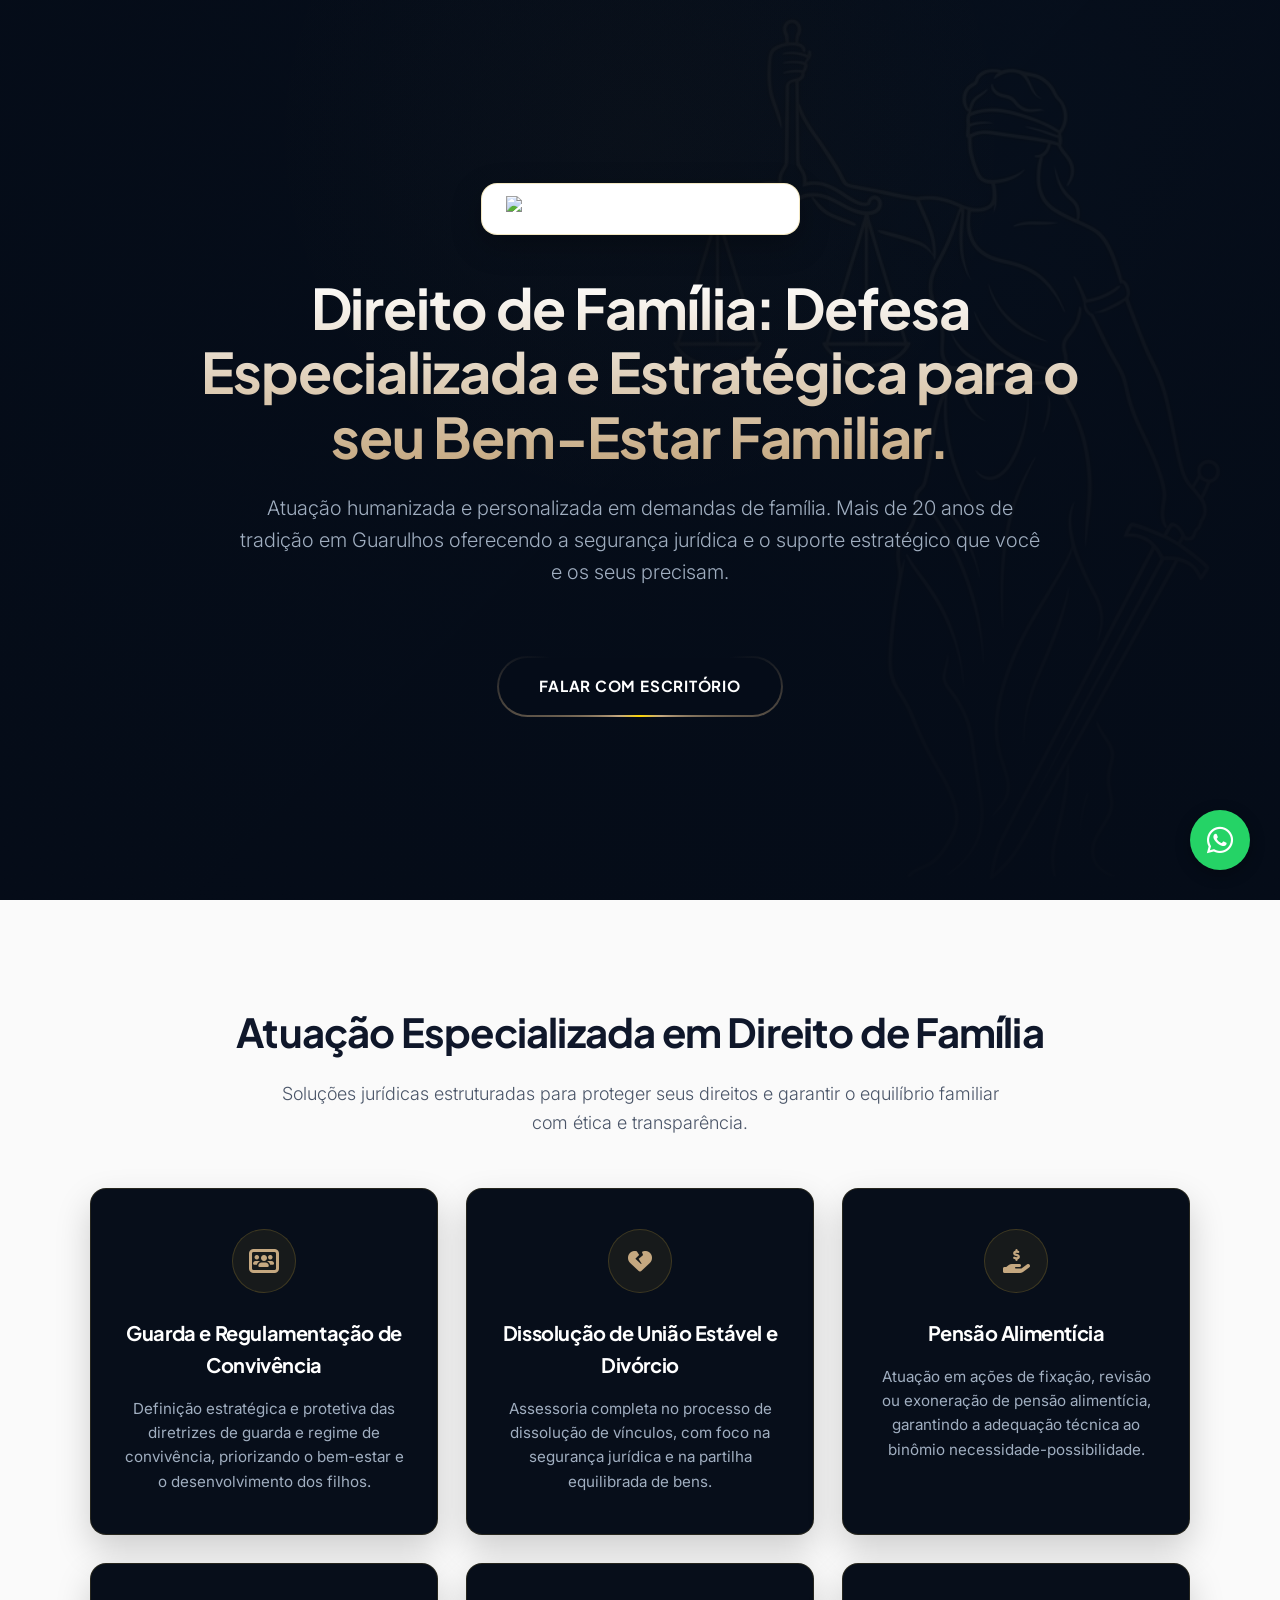
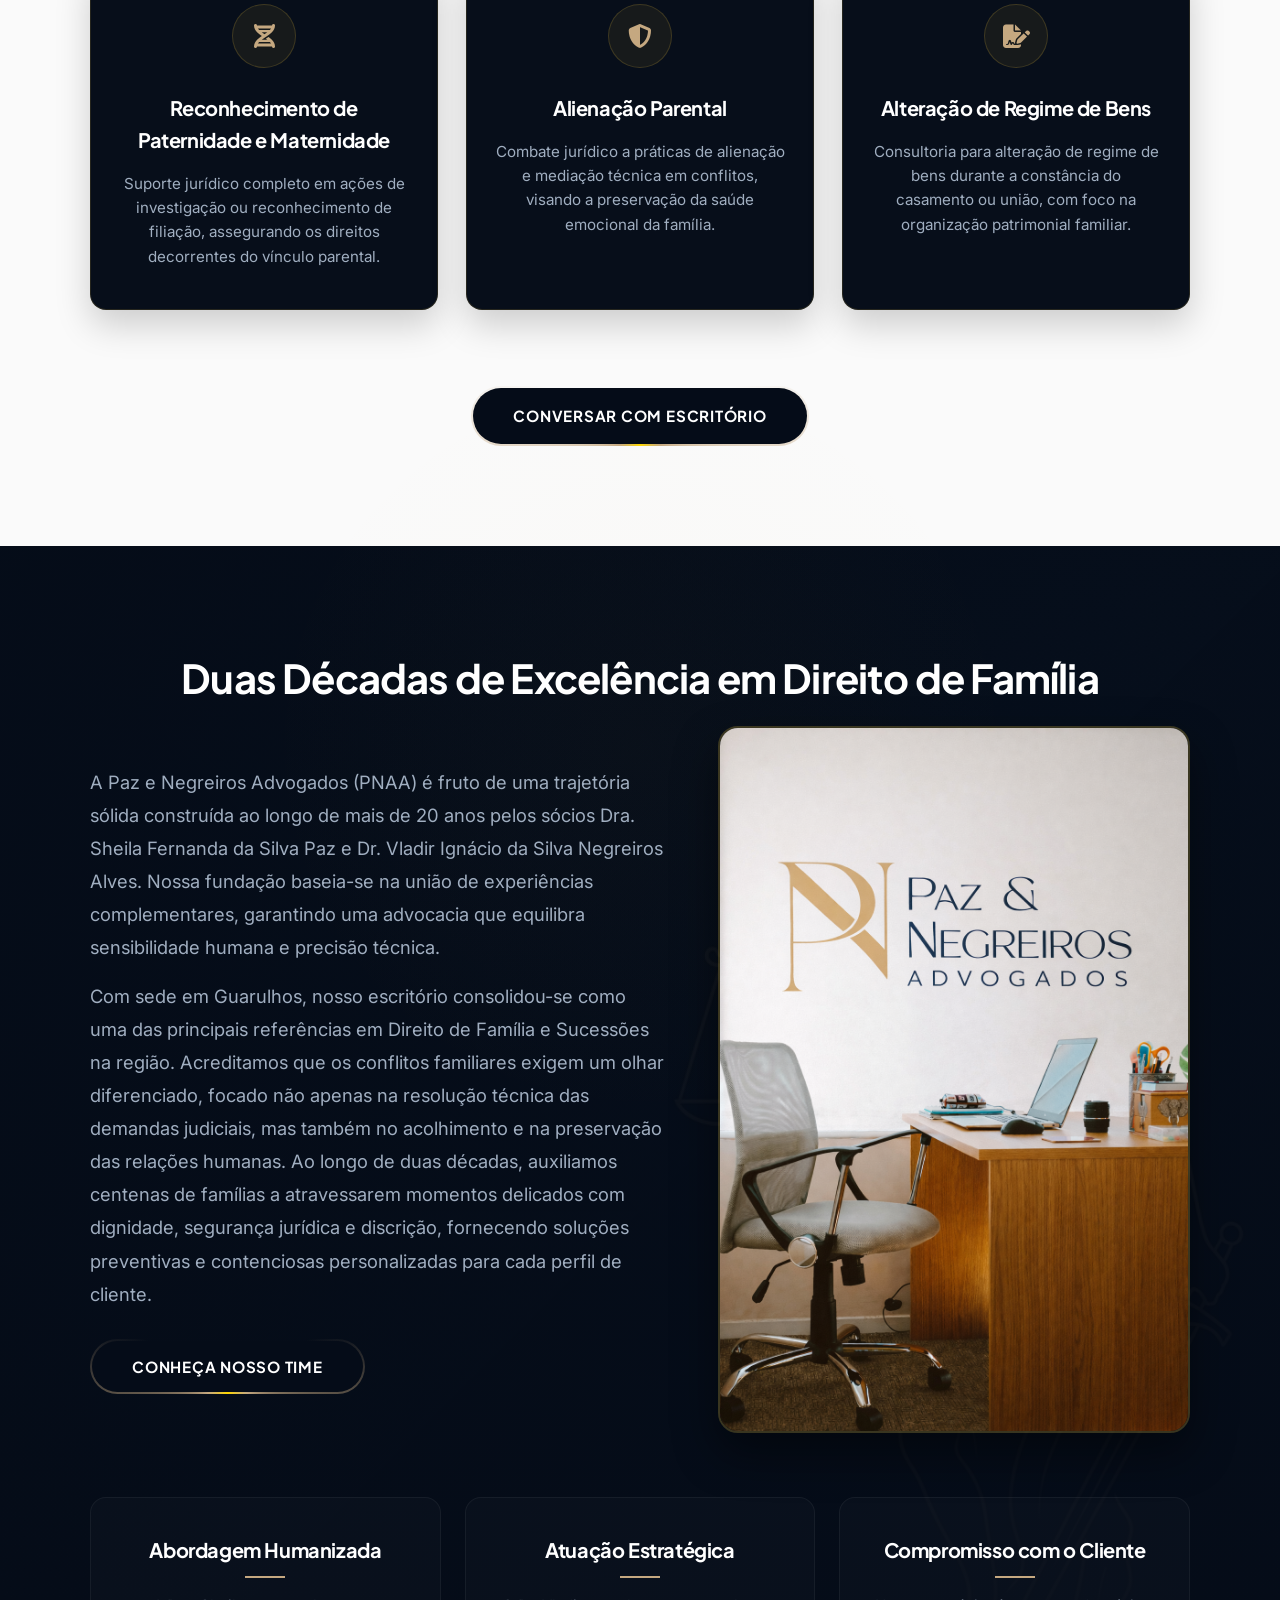
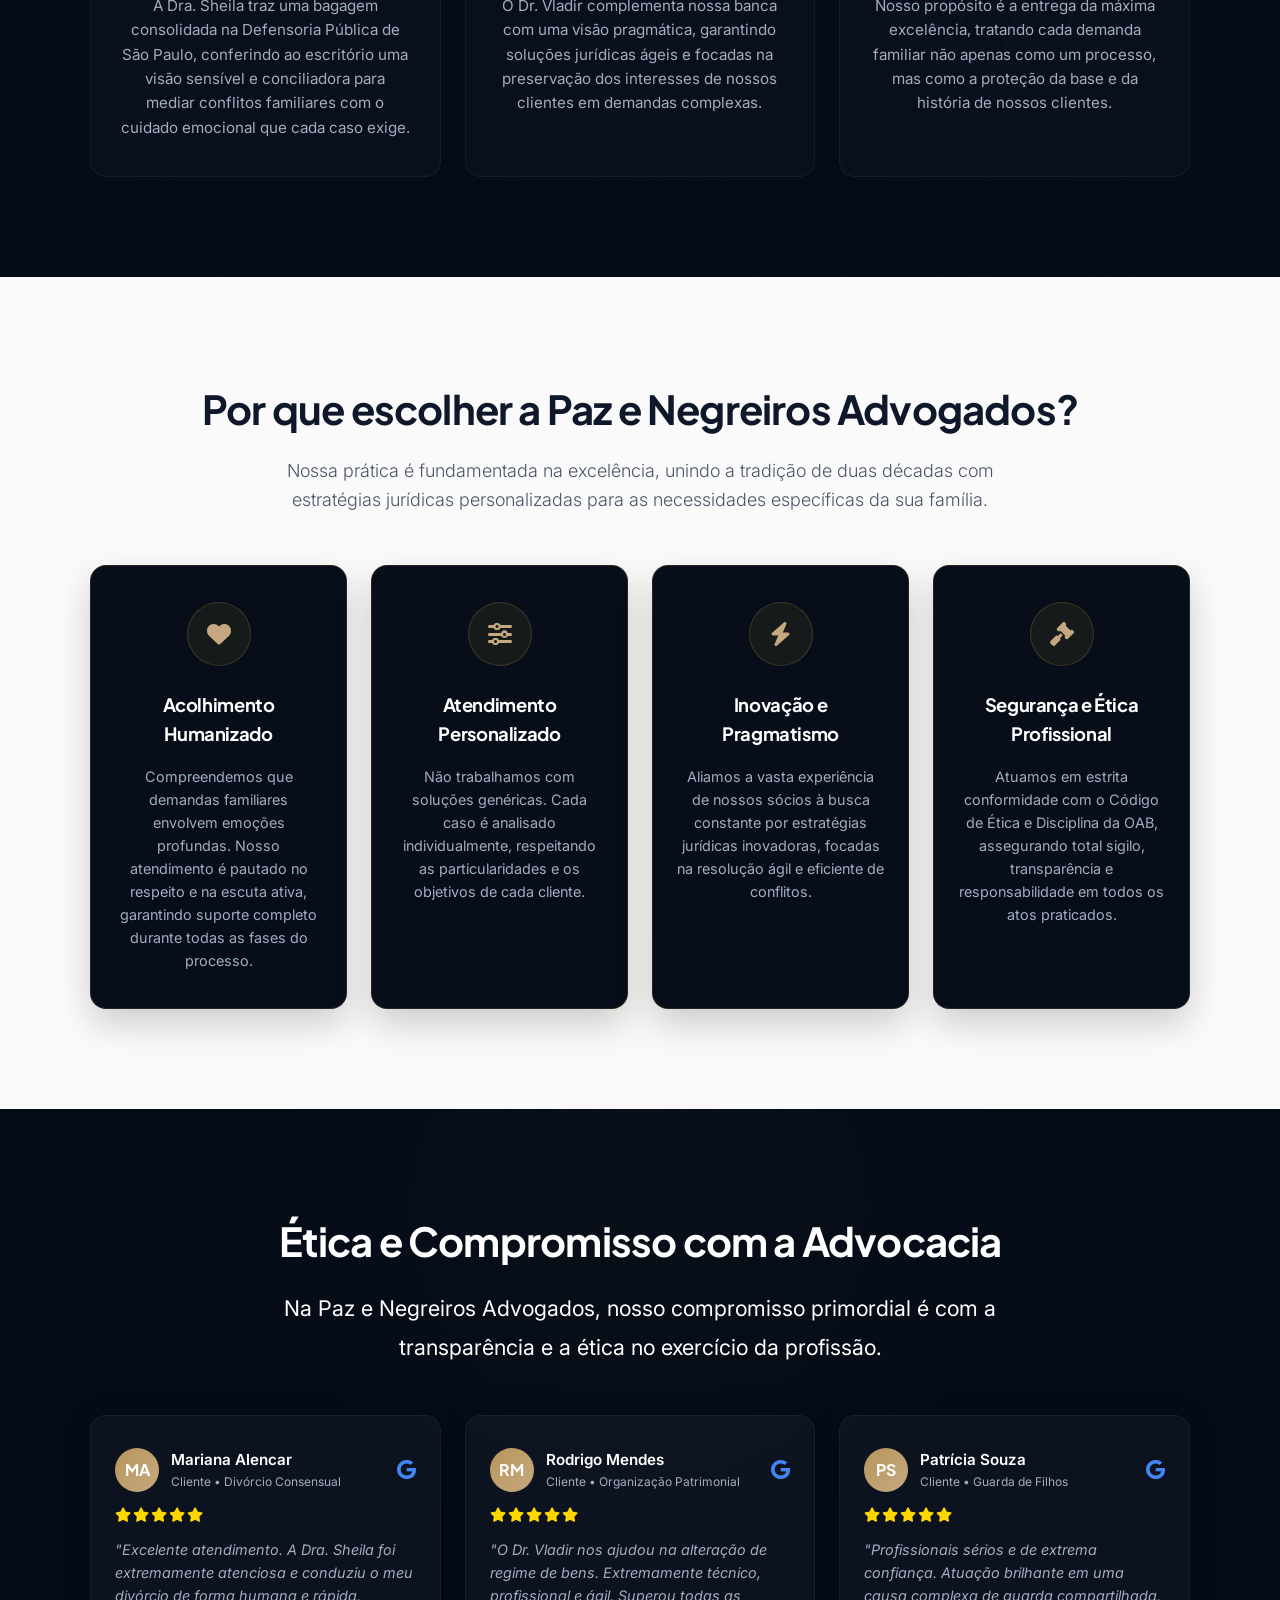
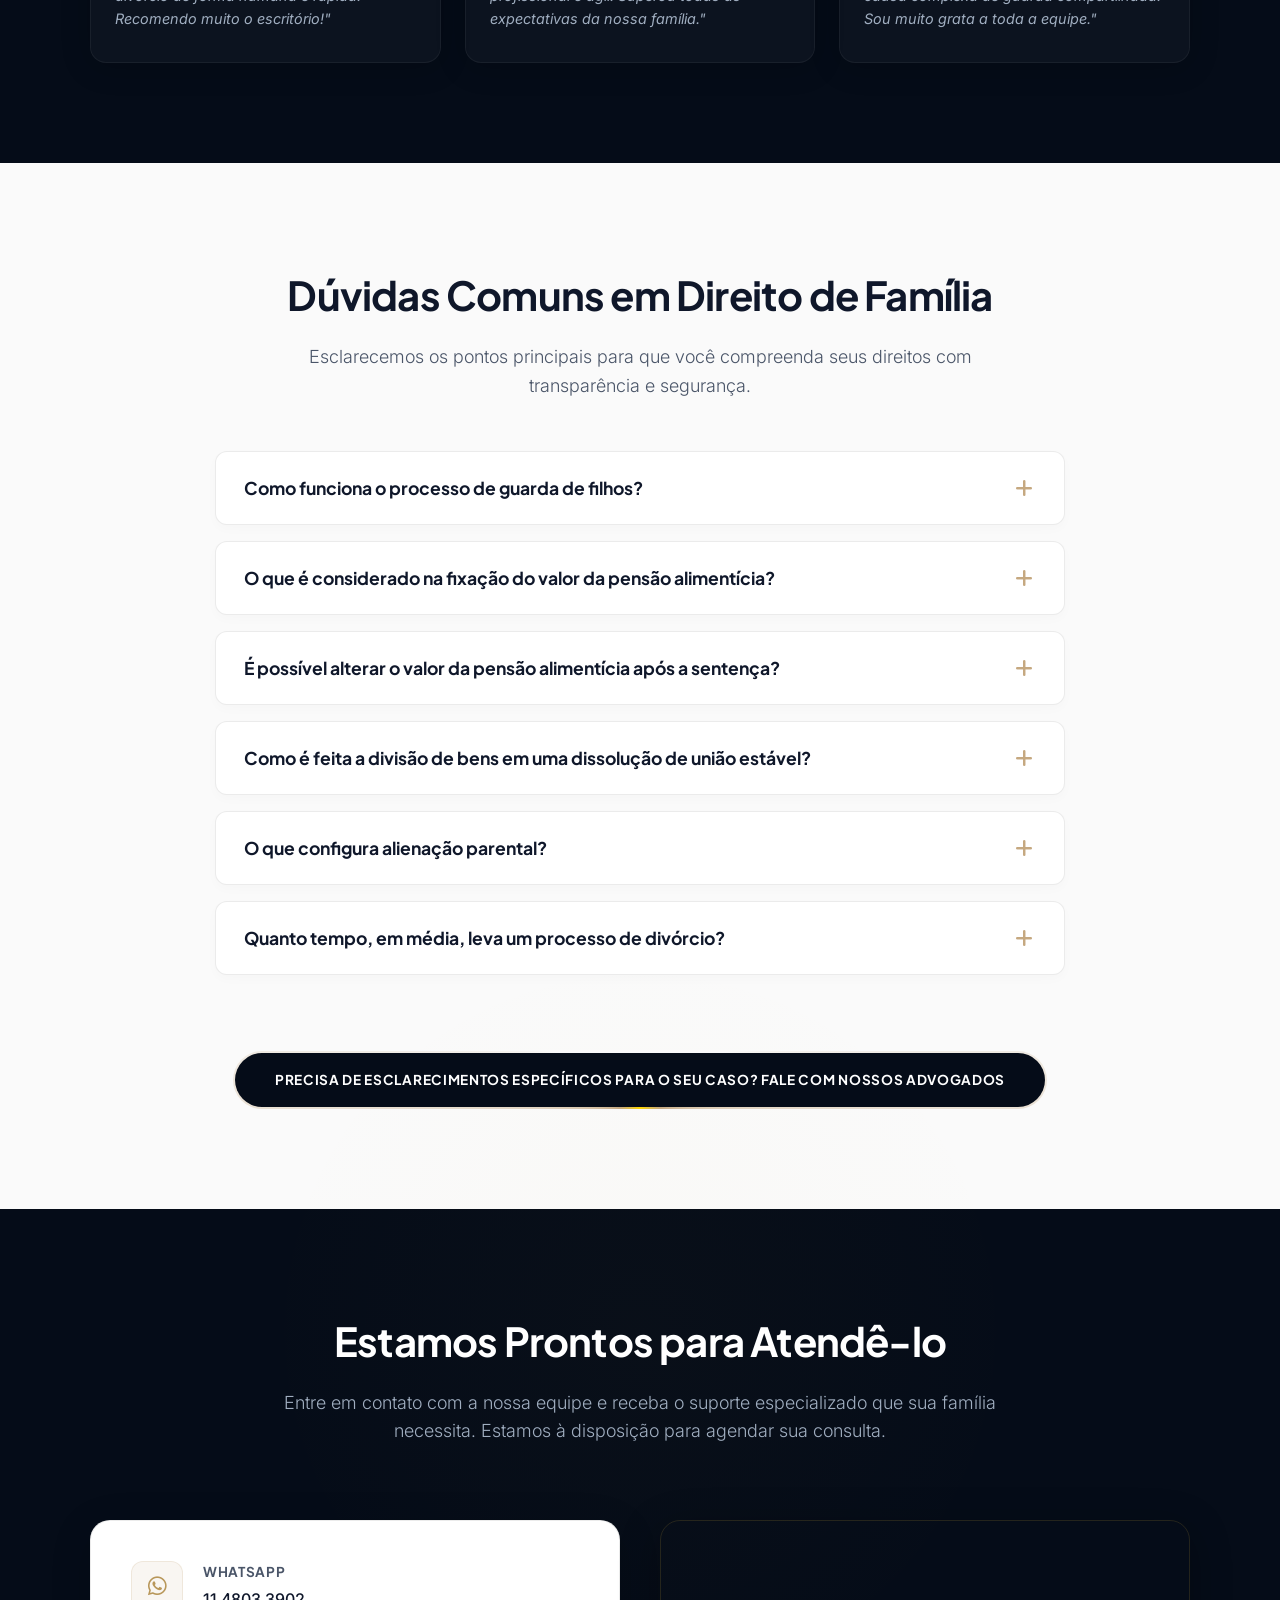
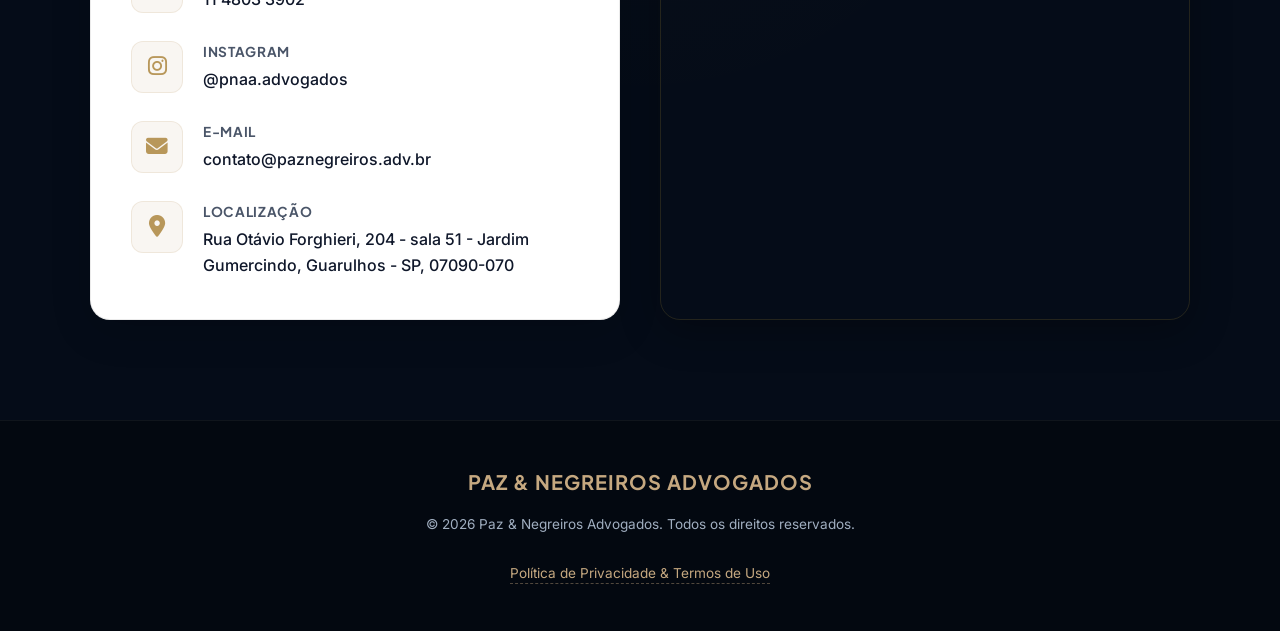
==== commit f6942760: "Update index.html" ====
--- a/index.html
+++ b/index.html
@@ -31,7 +31,7 @@
     <div class="fold-container">
       <div class="hero-logo-container">
         <!-- Using local logo file logo-fundo-branco.jpeg -->
-        <img class="hero-logo" src="logo-fundo-azul-removebg-preview.png" alt="Logo Paz e Negreiros Advogados" id="logo-pn-hero">
+        <img class="hero-logo" src="logo-fundo-azul.png" alt="Logo Paz e Negreiros Advogados" id="logo-pn-hero">
       </div>
       <h1 class="hero-title" id="hero-main-headline">
         Direito de Família: Defesa Especializada e Estratégica para o seu Bem-Estar Familiar.
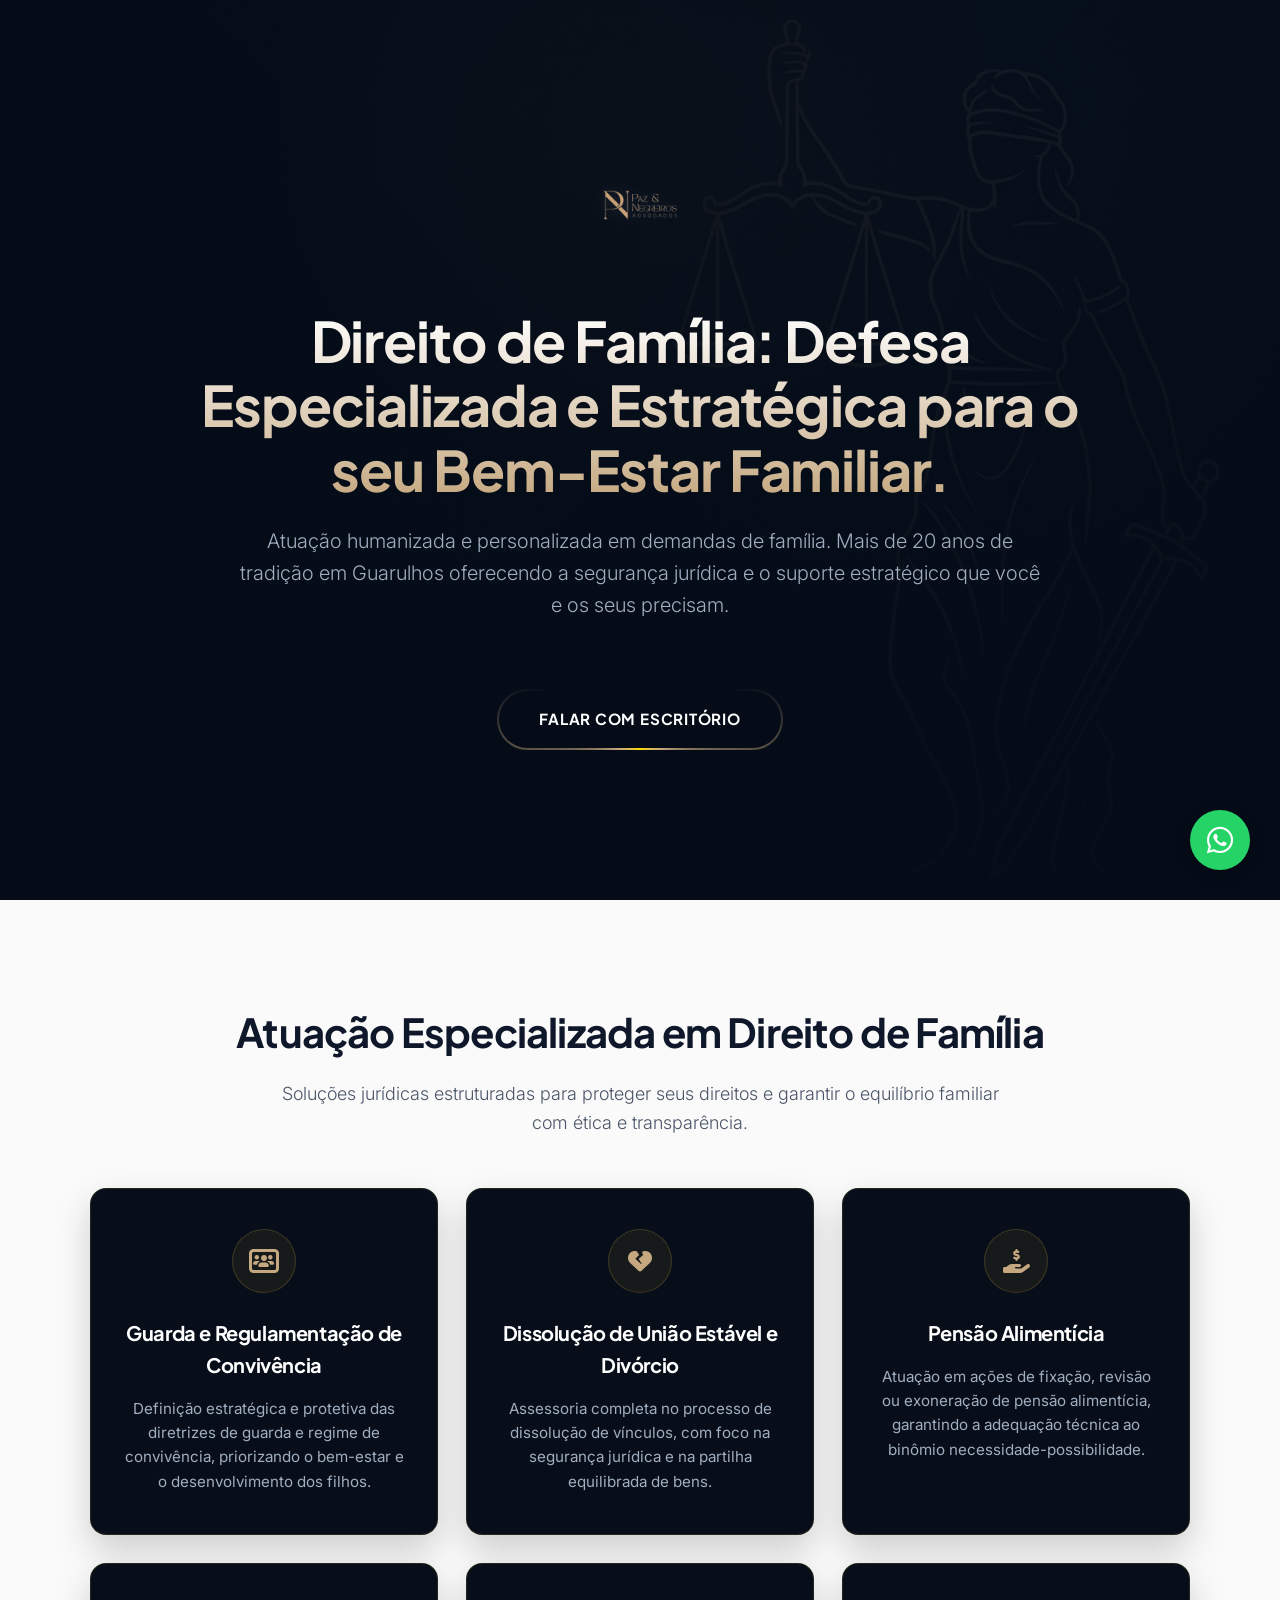
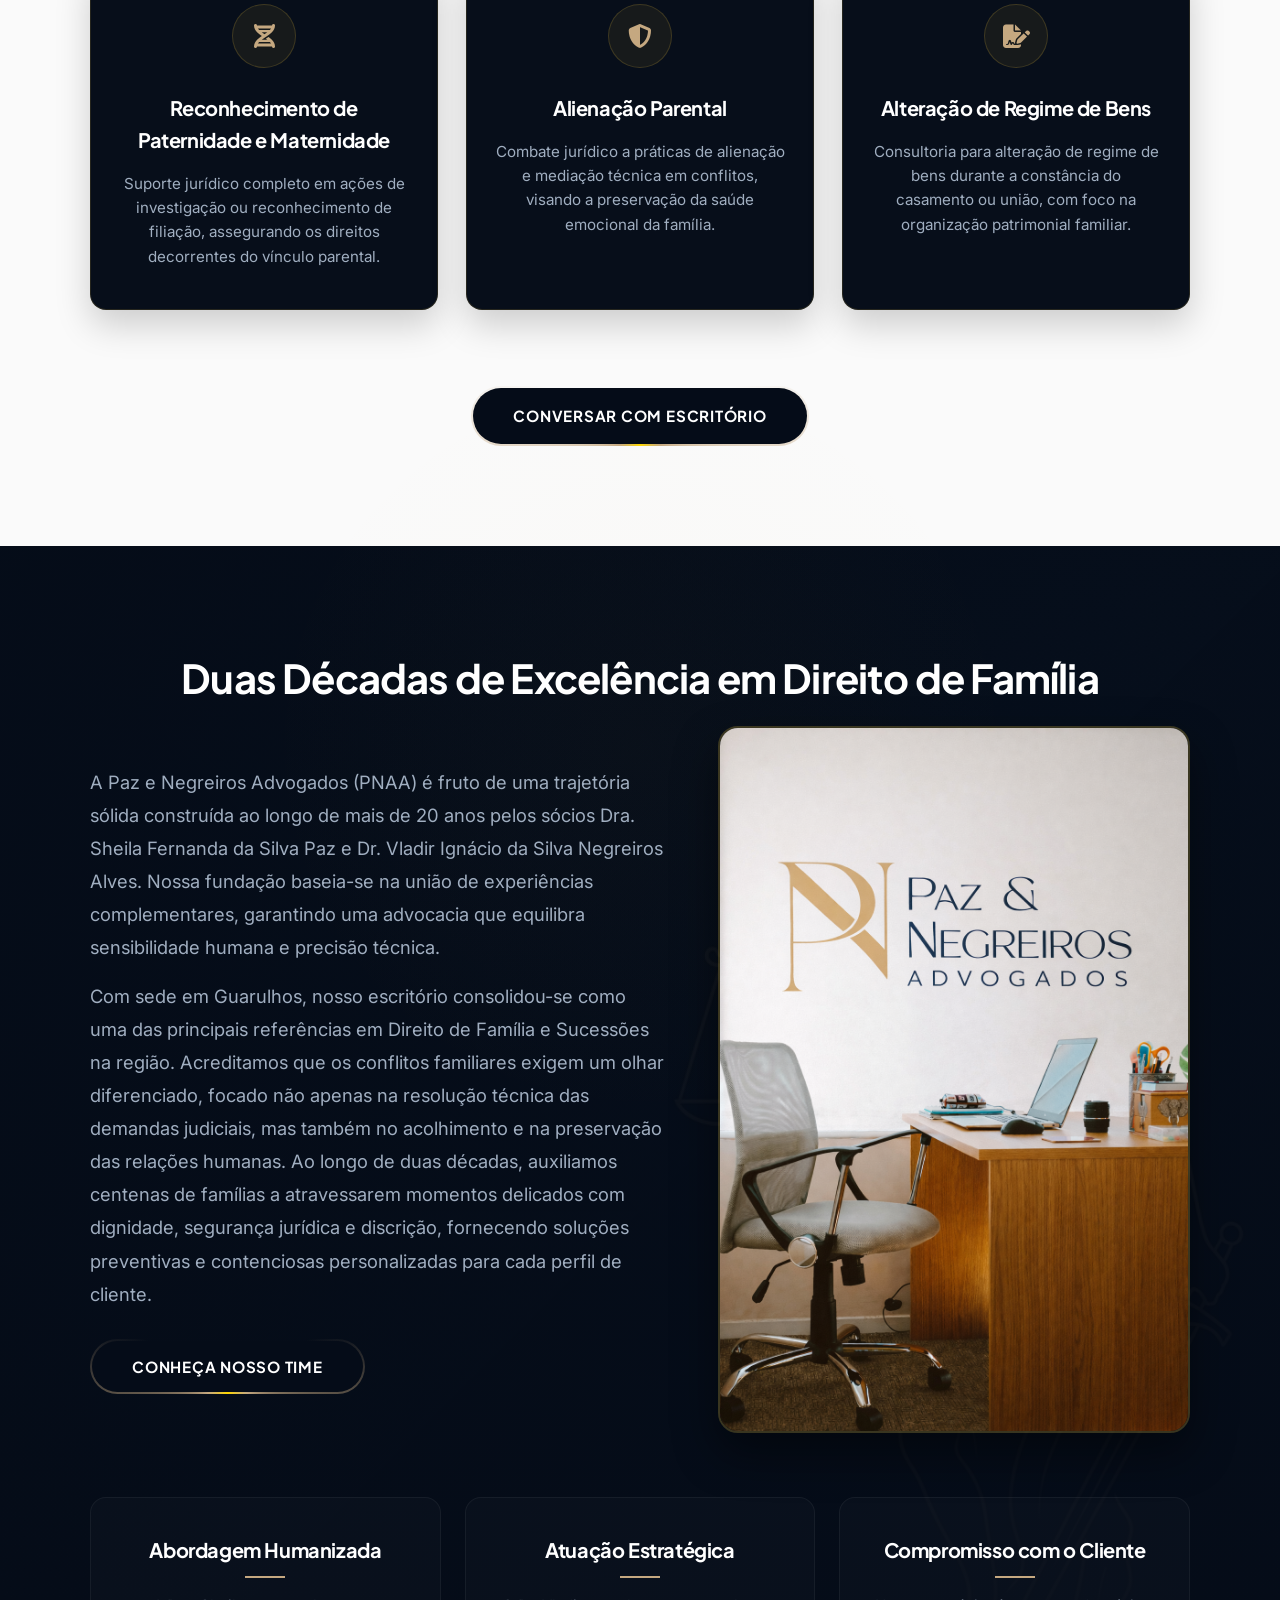
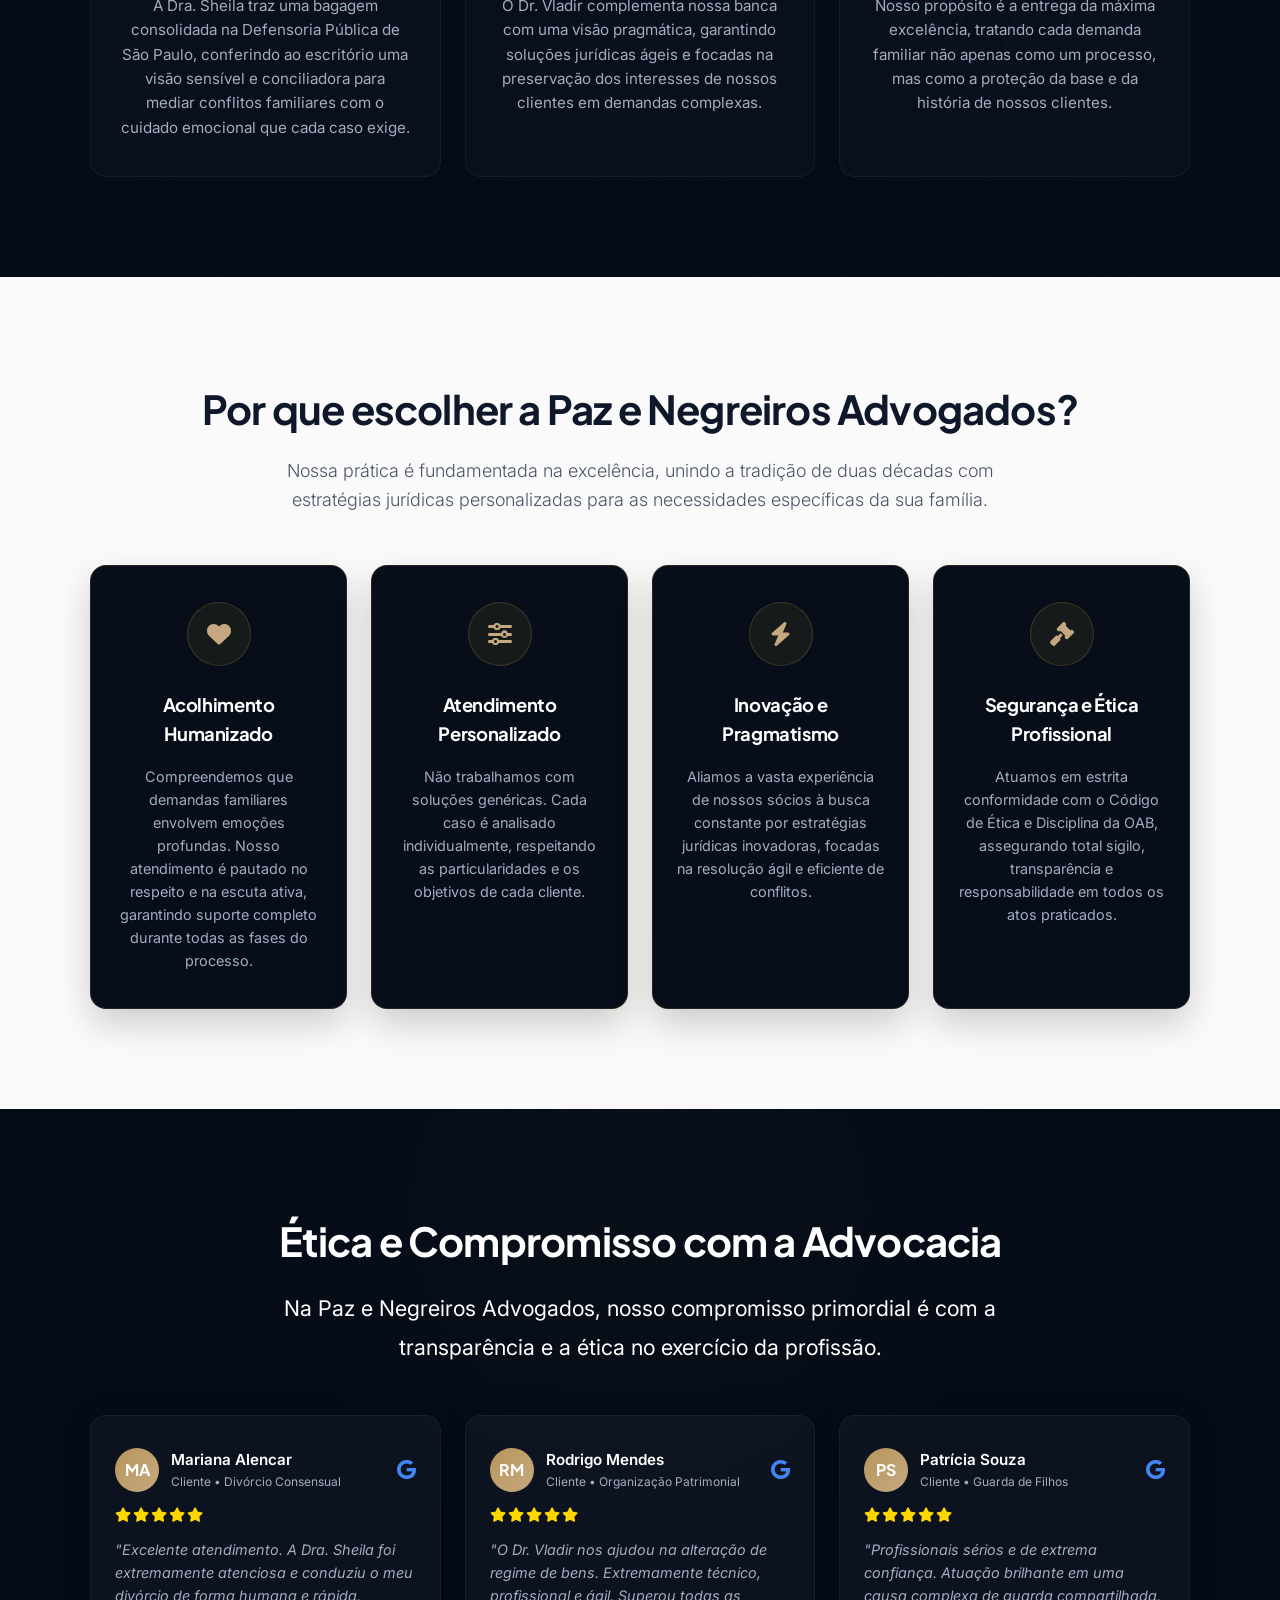
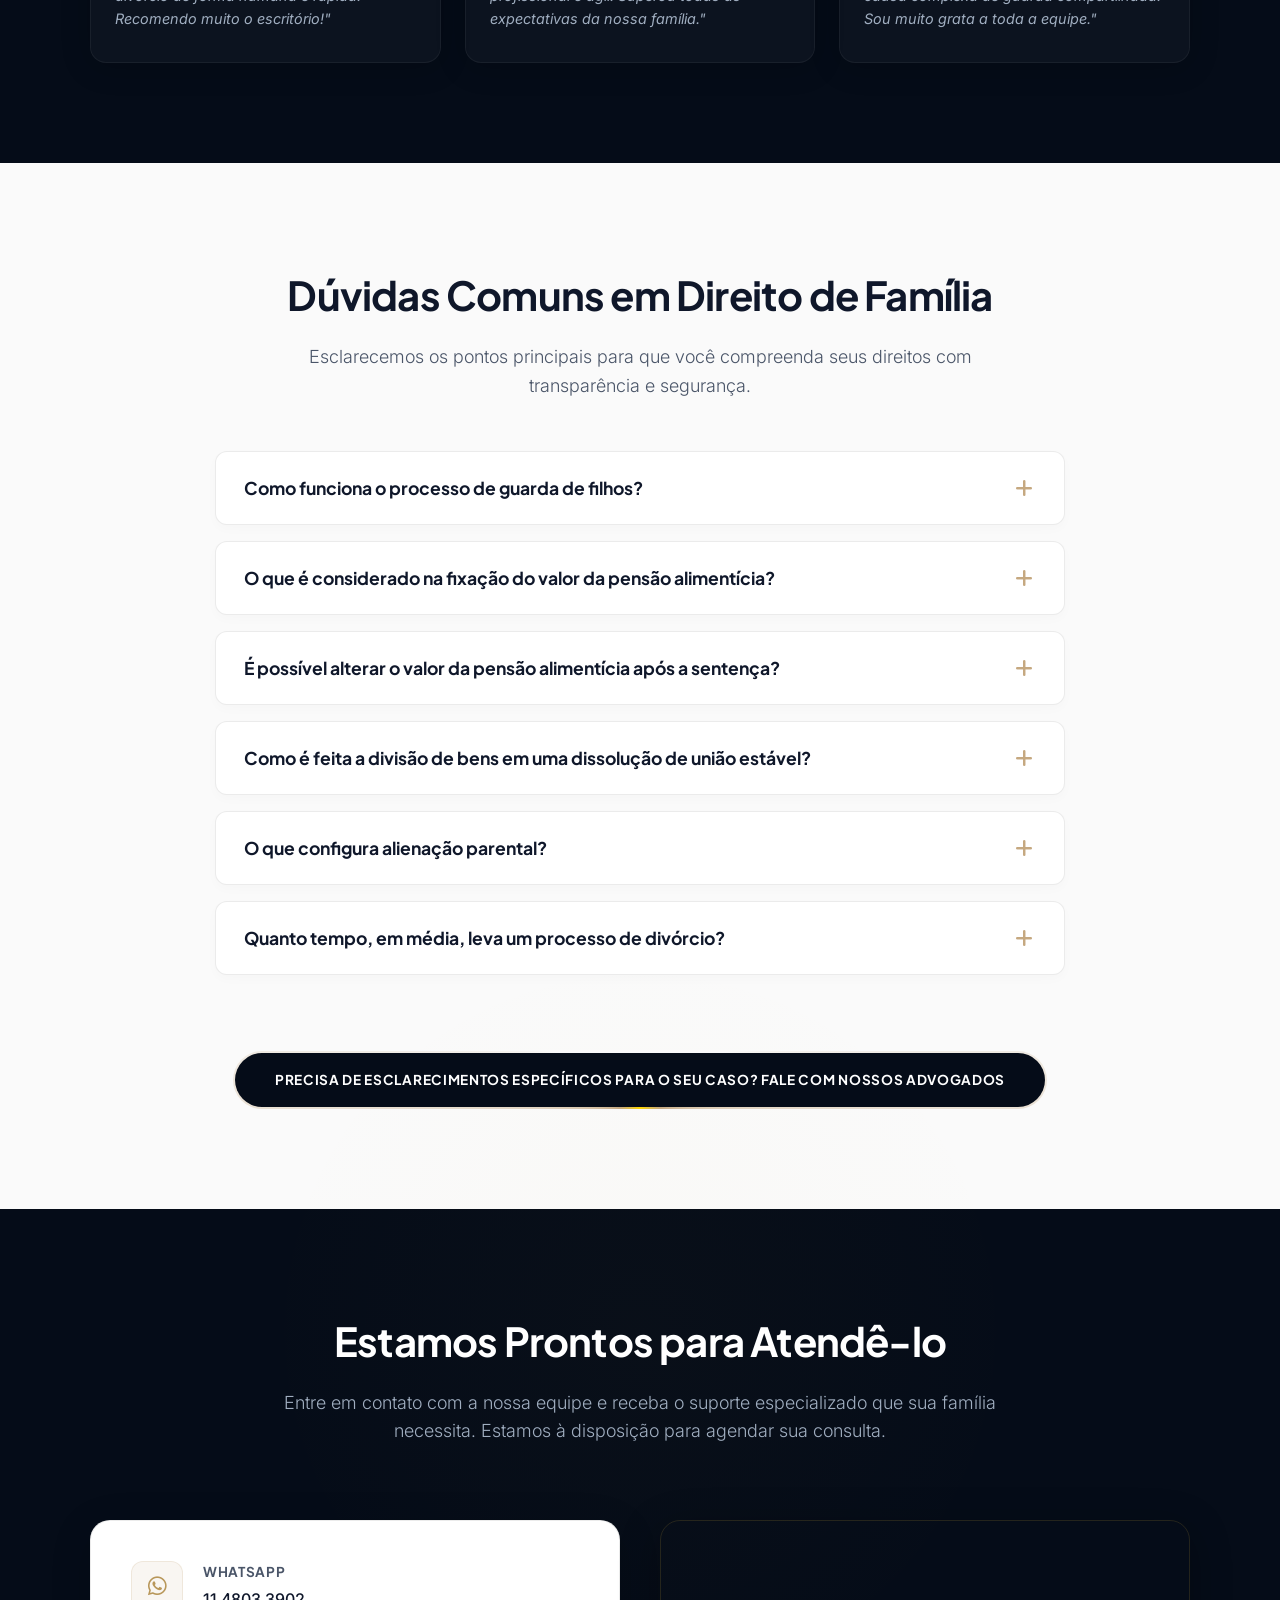
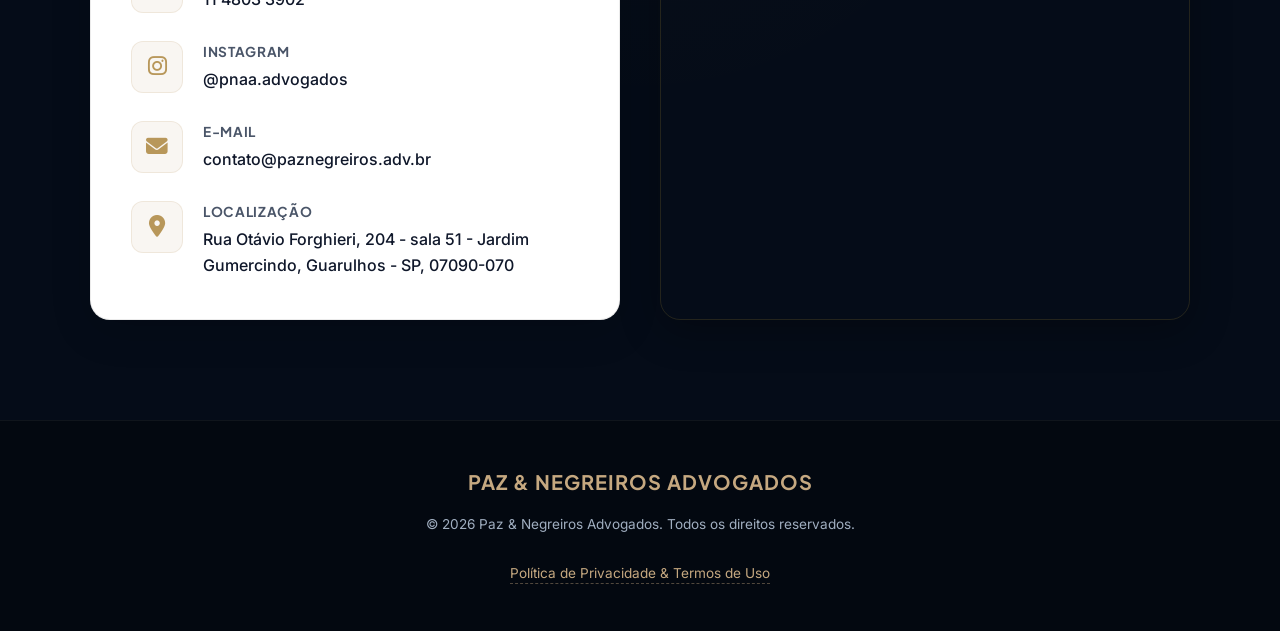
==== commit 4b0ce4fb: "Add files via upload" ====
--- a/index.html
+++ b/index.html
@@ -30,8 +30,8 @@
   <section class="fold theme-dark hero-fold" id="hero">
     <div class="fold-container">
       <div class="hero-logo-container">
-        <!-- Using local logo file logo-fundo-branco.jpeg -->
-        <img class="hero-logo" src="logo-fundo-azul.png" alt="Logo Paz e Negreiros Advogados" id="logo-pn-hero">
+        <!-- Using local transparent logo file logo_hero_transparent.png -->
+        <img class="hero-logo" src="logo_hero_transparent.png" alt="Logo Paz e Negreiros Advogados" id="logo-pn-hero">
       </div>
       <h1 class="hero-title" id="hero-main-headline">
         Direito de Família: Defesa Especializada e Estratégica para o seu Bem-Estar Familiar.
--- a/style.css
+++ b/style.css
@@ -279,18 +279,13 @@
   height: 110px;
   width: auto;
   object-fit: contain;
-  background-color: #ffffff;
-  padding: 12px 24px;
-  border-radius: 16px;
-  border: 1px solid rgba(212, 175, 55, 0.3);
-  box-shadow: 0 10px 30px rgba(0, 0, 0, 0.25);
+  filter: drop-shadow(0 0 8px rgba(255, 255, 255, 0.15));
   transition: var(--transition-smooth);
 }
 
 .hero-logo:hover {
   transform: scale(1.04);
-  border-color: var(--color-gold-bright);
-  box-shadow: 0 15px 35px rgba(212, 175, 55, 0.35);
+  filter: drop-shadow(0 0 18px rgba(212, 175, 55, 0.45));
 }
 
 .hero-title {
@@ -1021,15 +1016,32 @@
 
 @media (max-width: 768px) {
   section.fold {
-    padding: 70px 16px;
+    padding: 60px 16px;
   }
   
   .hero-title {
-    font-size: 2.25rem;
+    font-size: 1.85rem;
+    line-height: 1.25;
   }
   
   .hero-subtitle {
-    font-size: 1.1rem;
+    font-size: 1.05rem;
+    line-height: 1.5;
+  }
+
+  /* Fold title and subtitle overrides for mobile to prevent leaking */
+  .theme-dark h2.fold-title,
+  .theme-light h2.fold-title {
+    font-size: 1.75rem;
+    line-height: 1.3;
+    margin-bottom: 12px;
+  }
+
+  .theme-dark p.fold-subtitle,
+  .theme-light p.fold-subtitle {
+    font-size: 1.0rem;
+    line-height: 1.5;
+    margin-bottom: 32px;
   }
   
   .services-grid {
@@ -1071,6 +1083,22 @@
   .proof-text {
     font-size: 1.15rem;
     margin-bottom: 30px;
+  }
+
+  /* FAQ Accordion mobile adjustments to prevent button leaking */
+  .faq-question-btn {
+    padding: 18px 20px;
+    font-size: 0.95rem;
+    line-height: 1.4;
+  }
+
+  .faq-answer {
+    padding: 0 20px;
+  }
+
+  .faq-answer p {
+    font-size: 0.88rem;
+    padding-bottom: 16px;
   }
   
   .contact-info-block {
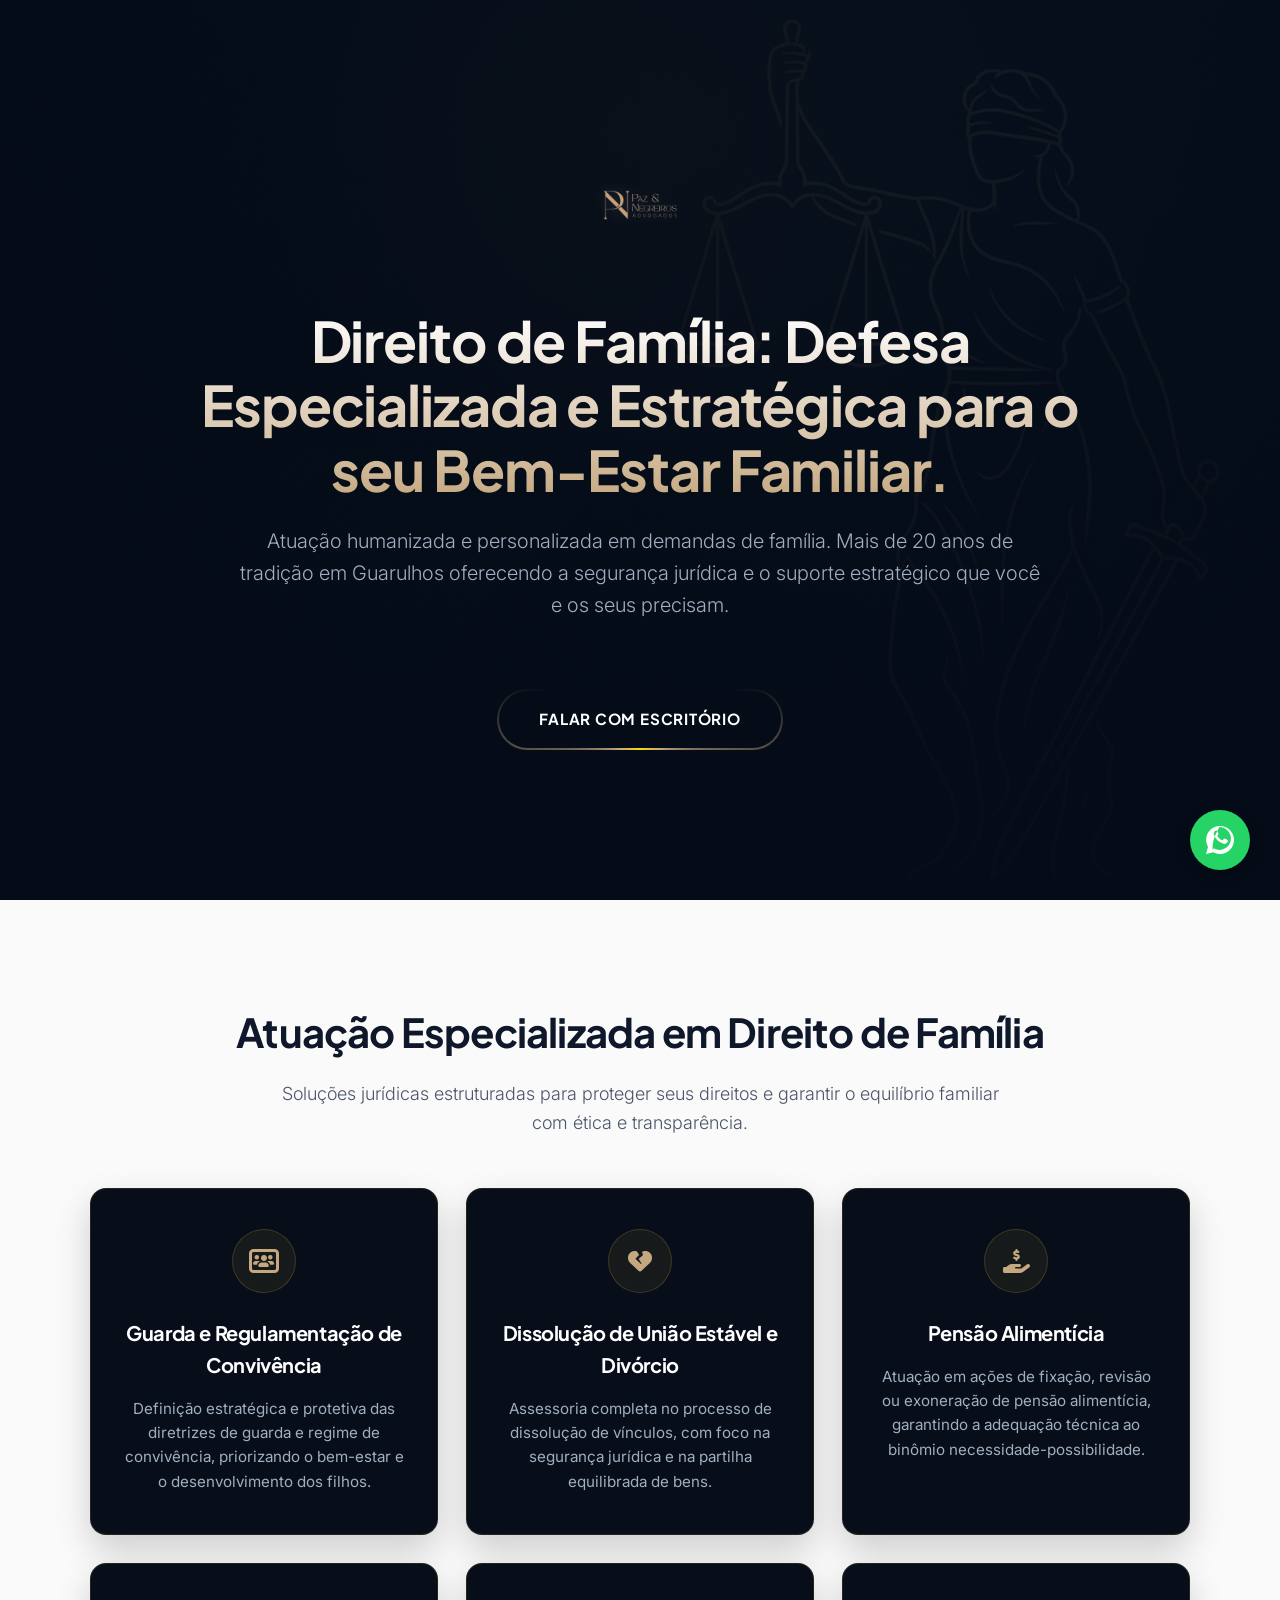
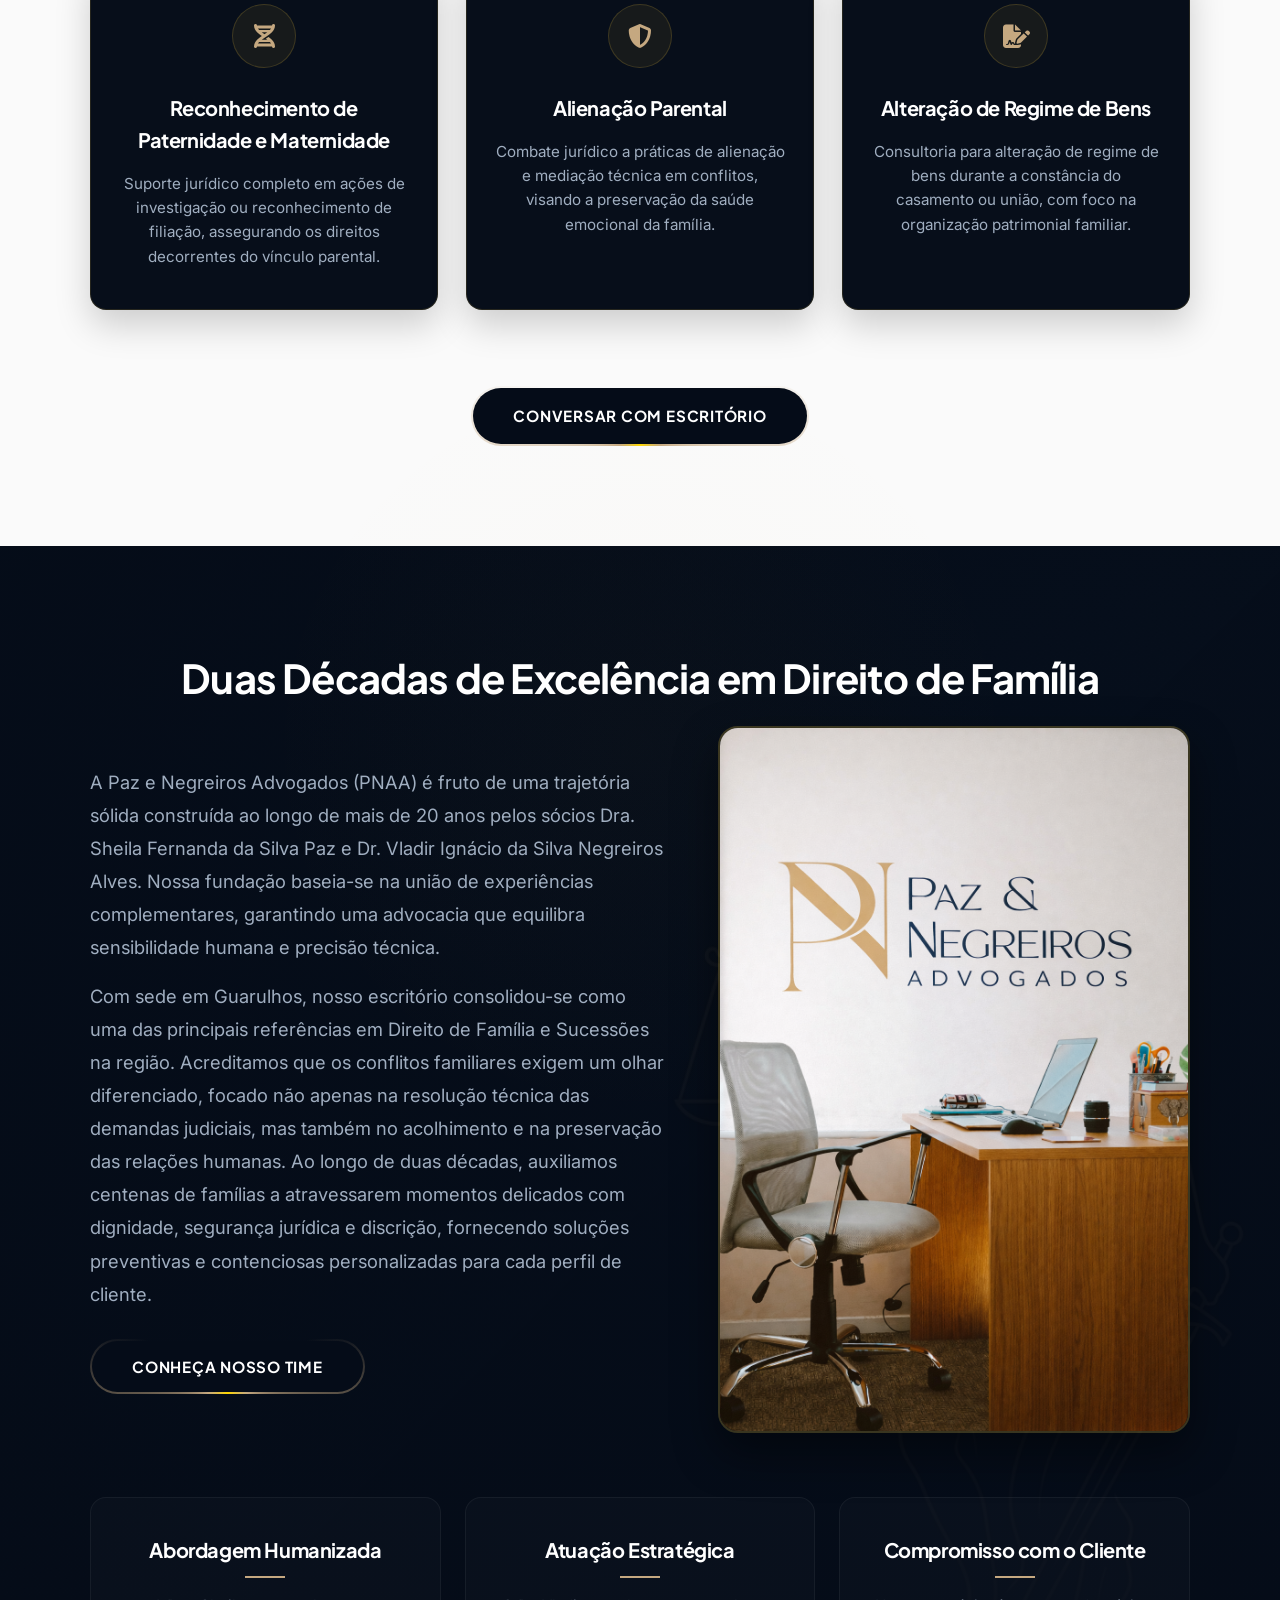
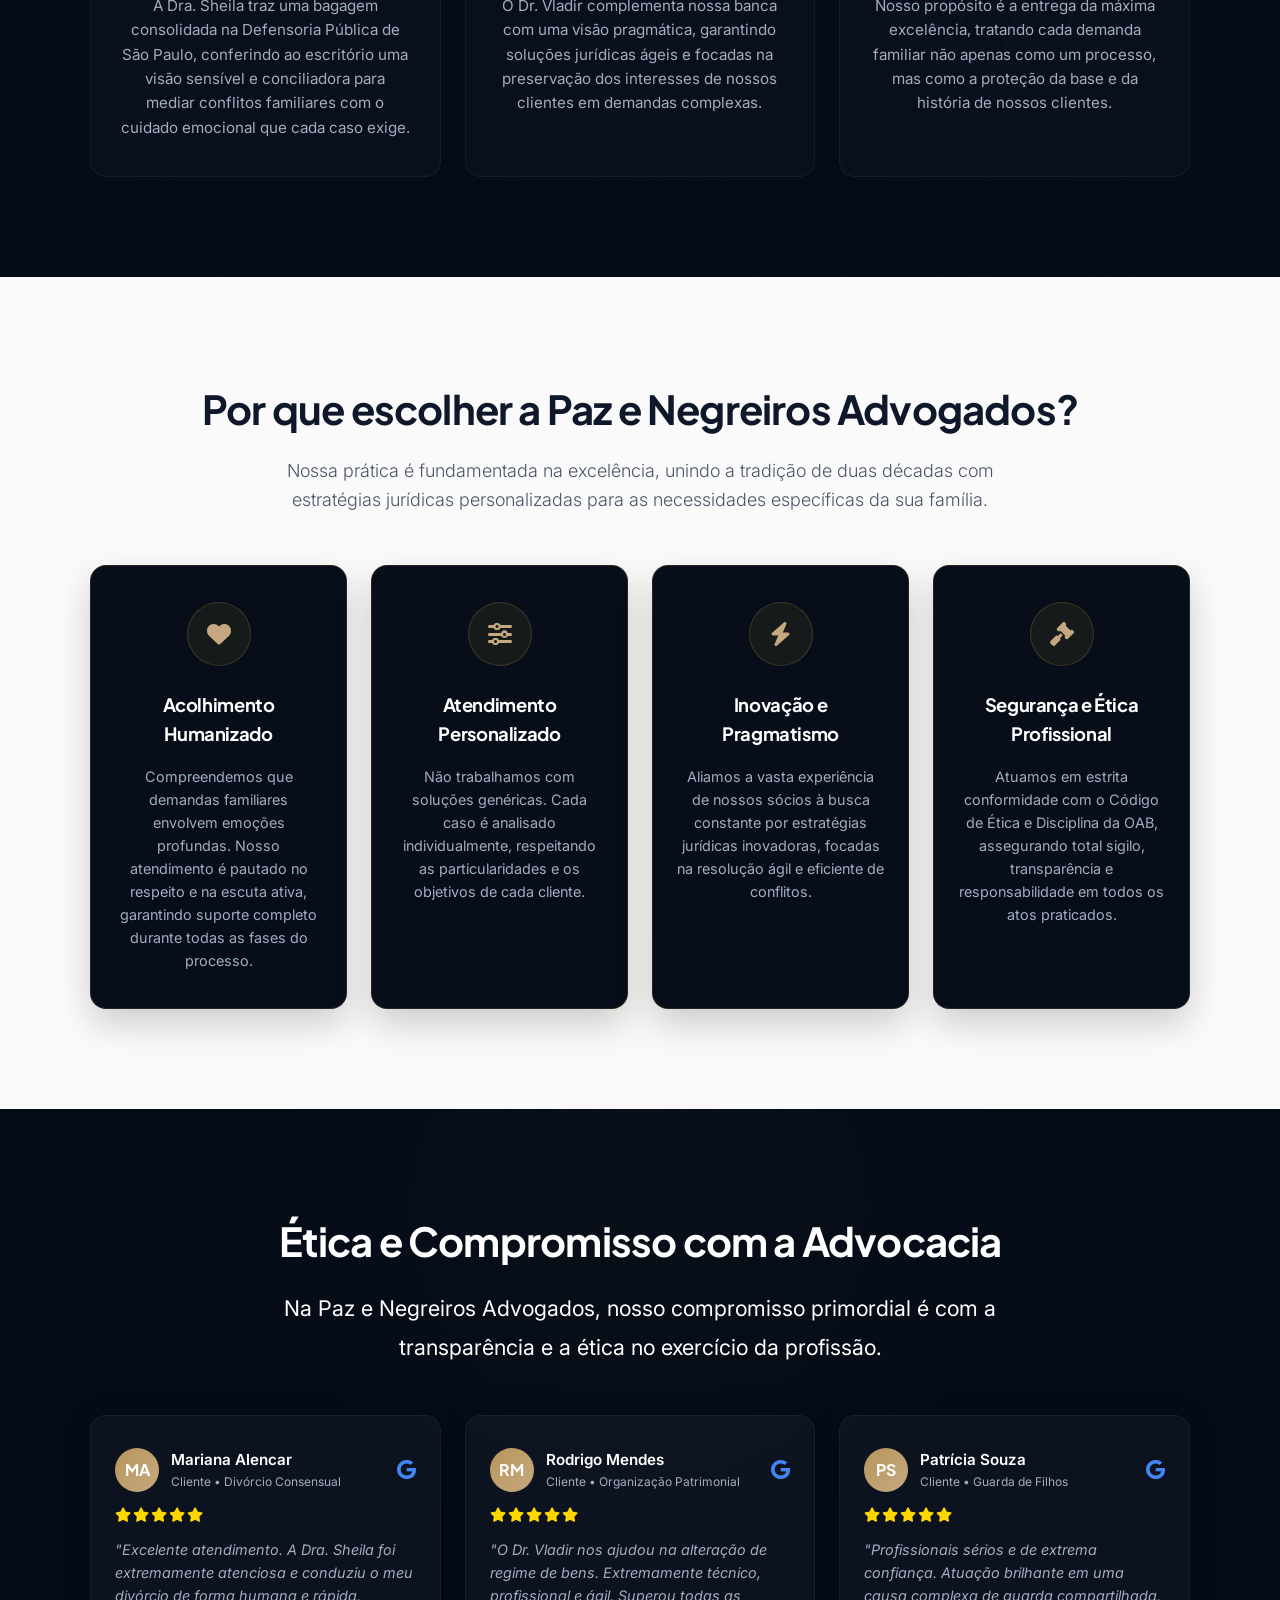
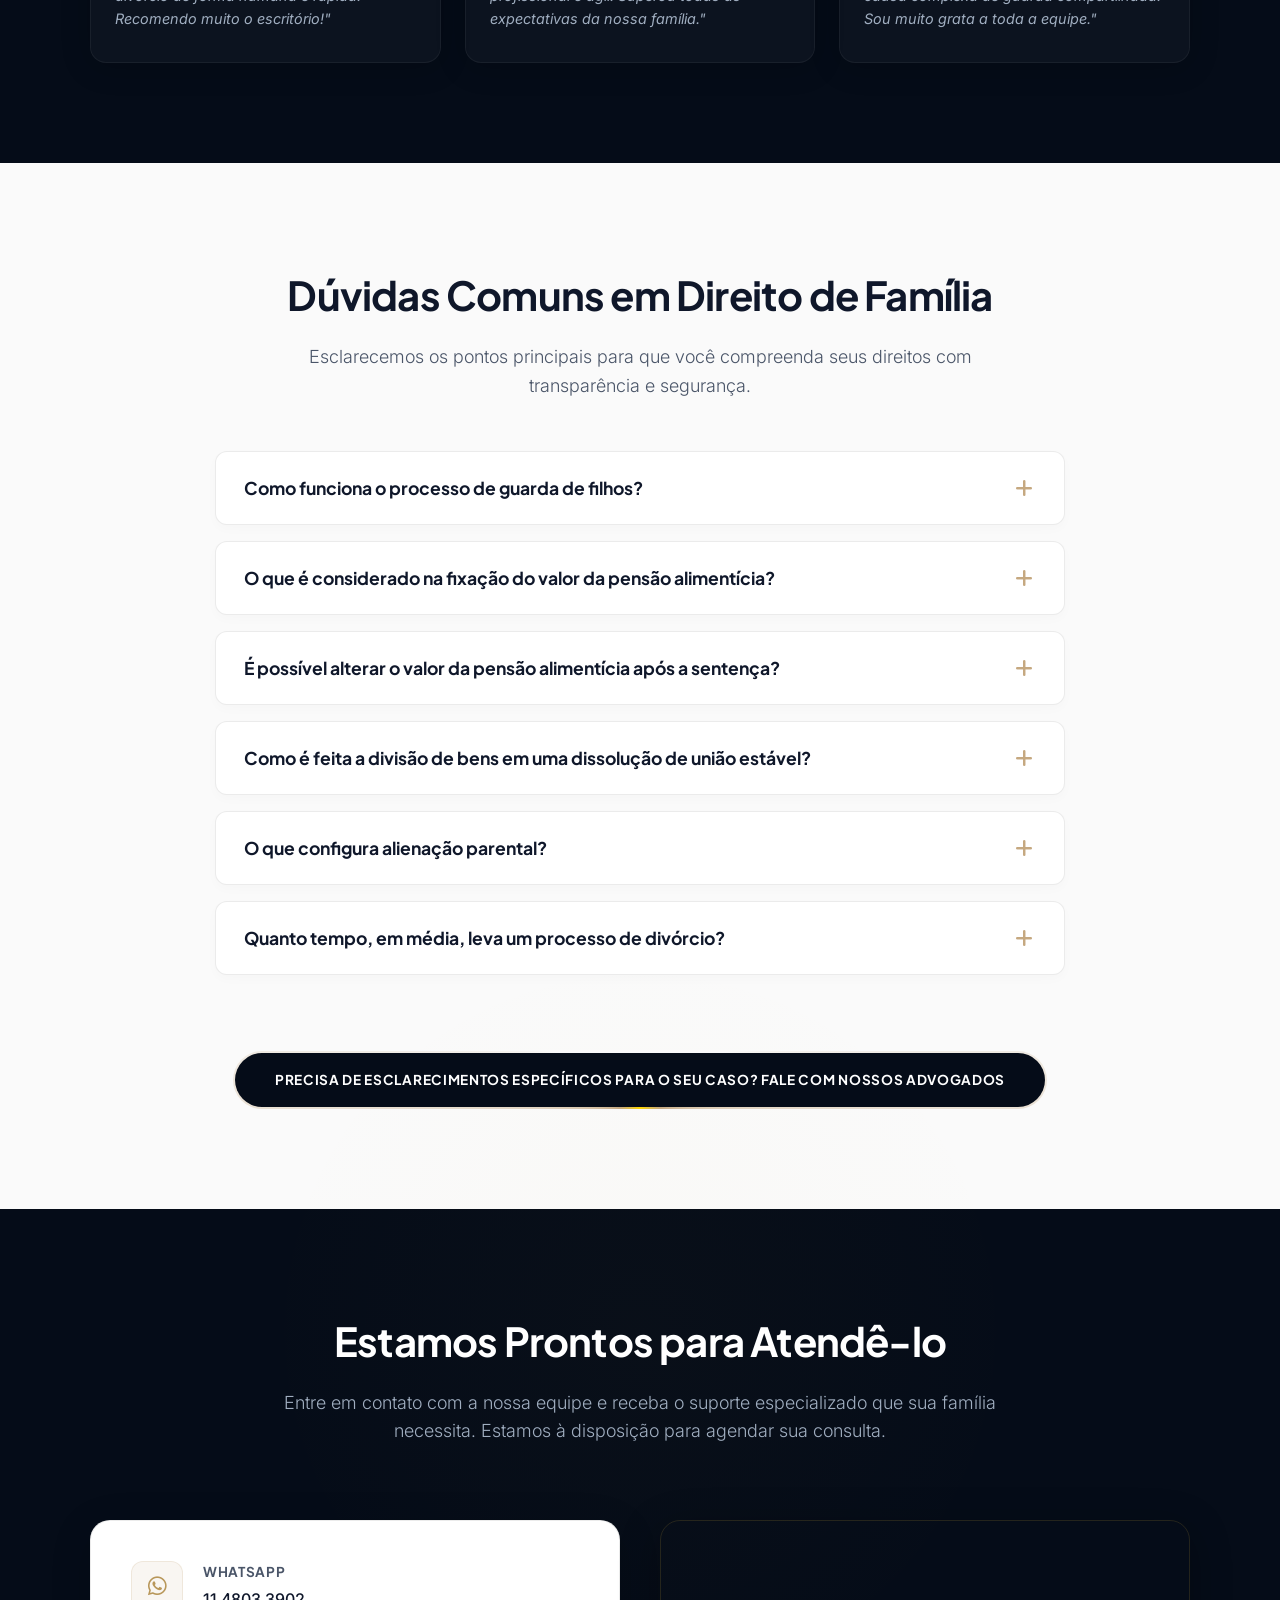
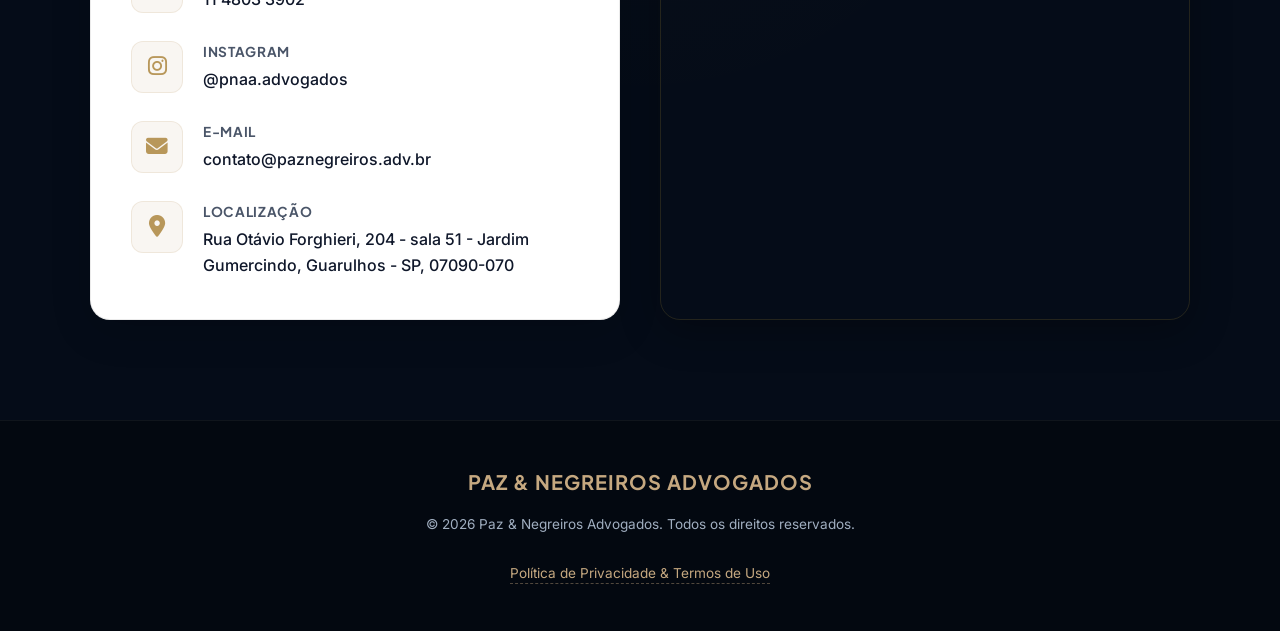
==== commit d894bb79: "Add files via upload" ====
--- a/index.html
+++ b/index.html
@@ -23,7 +23,9 @@
   <!-- FLOATING WHATSAPP BADGE -->
   <a href="https://api.whatsapp.com/send?phone=551148033902&text=Ol%C3%A1%2C+vim+pelo+Google+e+gostaria+de+falar+com+um+especialista+em+Direito+de+Fam%C3%ADlia" 
      class="floating-whatsapp" target="_blank" rel="noopener" aria-label="Fale Conosco pelo WhatsApp" id="whatsapp-float-badge">
-    <i class="fa-brands fa-whatsapp"></i>
+    <svg viewBox="0 0 24 24" width="28" height="28" fill="currentColor" style="display: block;">
+      <path d="M.057 24l1.687-6.163c-1.041-1.804-1.588-3.849-1.587-5.946C.06 5.348 5.397.01 12.008.01c3.202.001 6.212 1.246 8.477 3.514 2.266 2.268 3.507 5.28 3.505 8.484-.004 6.657-5.34 11.997-11.953 11.997-2.005-.001-3.973-.502-5.724-1.457L0 24zm6.59-4.846c1.6.95 3.188 1.449 4.825 1.451 5.436 0 9.86-4.42 9.863-9.864.001-2.63-1.019-5.101-2.871-6.956C16.6 1.93 14.135.918 11.516.918 6.08 10.373 5.656 14.793 5.65 20.233c.002.355.05.707.142 1.051l.107.575-.337-.872zm11.233-7.518c-.287-.143-1.697-.838-1.959-.933-.262-.096-.452-.143-.642.143-.19.285-.736.933-.903 1.122-.166.19-.332.214-.618.071-.286-.143-1.21-.445-2.3-1.42-.851-.76-1.425-1.7-1.592-1.986-.167-.286-.017-.441.126-.583.129-.127.287-.333.43-.5.143-.167.19-.286.286-.476.095-.19.047-.357-.024-.5-.071-.143-.642-1.547-.879-2.118-.23-.556-.484-.482-.663-.491-.17-.008-.367-.01-.564-.01-.197 0-.518.074-.79.37-.272.295-1.04 1.016-1.04 2.479 0 1.462 1.065 2.875 1.213 3.074.149.198 2.095 3.2 5.076 4.487.709.306 1.263.489 1.694.626.712.226 1.36.194 1.872.118.571-.085 1.697-.69 1.938-1.357.24-.667.24-1.238.167-1.357-.072-.119-.262-.214-.548-.357z"/>
+    </svg>
   </a>
 
   <!-- DOBRA 1: HERO SECTION -->
--- a/style.css
+++ b/style.css
@@ -50,6 +50,9 @@
   scroll-behavior: smooth;
   -webkit-font-smoothing: antialiased;
   -moz-osx-font-smoothing: grayscale;
+  overflow-x: hidden;
+  max-width: 100%;
+  width: 100%;
 }
 
 body {
@@ -58,6 +61,8 @@
   color: var(--text-dark-primary);
   line-height: 1.6;
   overflow-x: hidden;
+  max-width: 100%;
+  width: 100%;
 }
 
 /* Typography Hierarchy */
@@ -1018,7 +1023,17 @@
   section.fold {
     padding: 60px 16px;
   }
-  
+
+  /* Make background Statue of Justice more visible and centered on mobile */
+  .hero-fold, .about-fold {
+    background-image: linear-gradient(rgba(5, 12, 24, 0.86), rgba(5, 12, 24, 0.91)), url('justica_bg.png');
+    background-position: 65% center;
+  }
+  
+  .hero-logo {
+    height: 130px; /* enlarged logo on mobile */
+  }
+
   .hero-title {
     font-size: 1.85rem;
     line-height: 1.25;
@@ -1065,6 +1080,8 @@
   
   .about-text-column .history-text {
     text-align: center;
+    font-size: 0.98rem; /* decreased size on mobile */
+    line-height: 1.65;
   }
   
   .about-single-image-card {
@@ -1100,6 +1117,15 @@
     font-size: 0.88rem;
     padding-bottom: 16px;
   }
+
+  /* Prevent FAQ CTA button overflow */
+  #faq-cta-btn {
+    white-space: normal !important;
+    text-align: center;
+    font-size: 0.85rem;
+    line-height: 1.4;
+    padding: 14px 20px;
+  }
   
   .contact-info-block {
     padding: 24px;
@@ -1109,11 +1135,24 @@
     grid-template-columns: 1fr;
   }
   
+  /* Ensure floating WhatsApp is visible and forced on top */
   .floating-whatsapp {
+    display: flex !important;
     bottom: 20px;
     right: 20px;
     width: 50px;
     height: 50px;
     font-size: 24px;
-  }
-}
+    z-index: 9999 !important;
+  }
+
+  /* Disable scaling hover effects on mobile to prevent side-scrolling */
+  .service-card:hover,
+  .diferencial-card:hover,
+  .testimonial-card:hover,
+  .authority-card:hover,
+  .about-single-image-card:hover,
+  .cta-btn-wrapper:hover {
+    transform: translateY(-3px) scale(1) !important;
+  }
+}
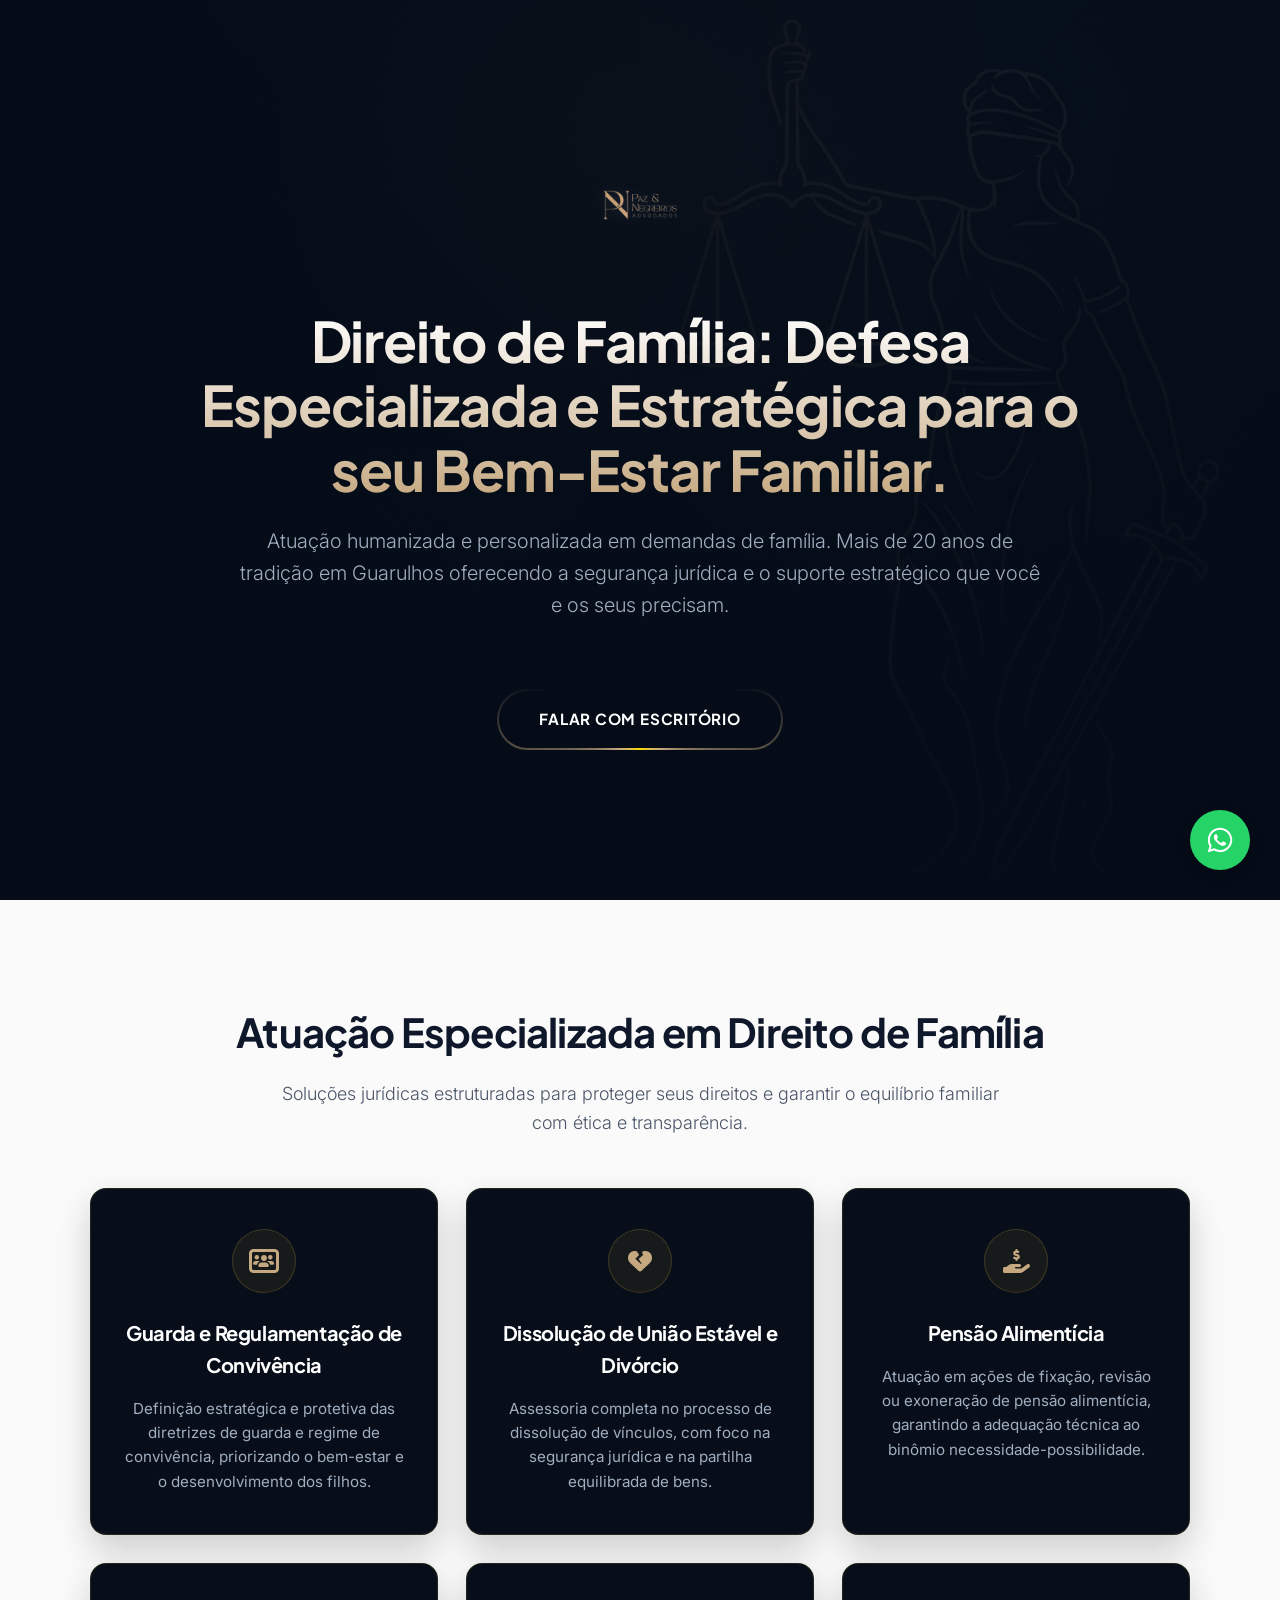
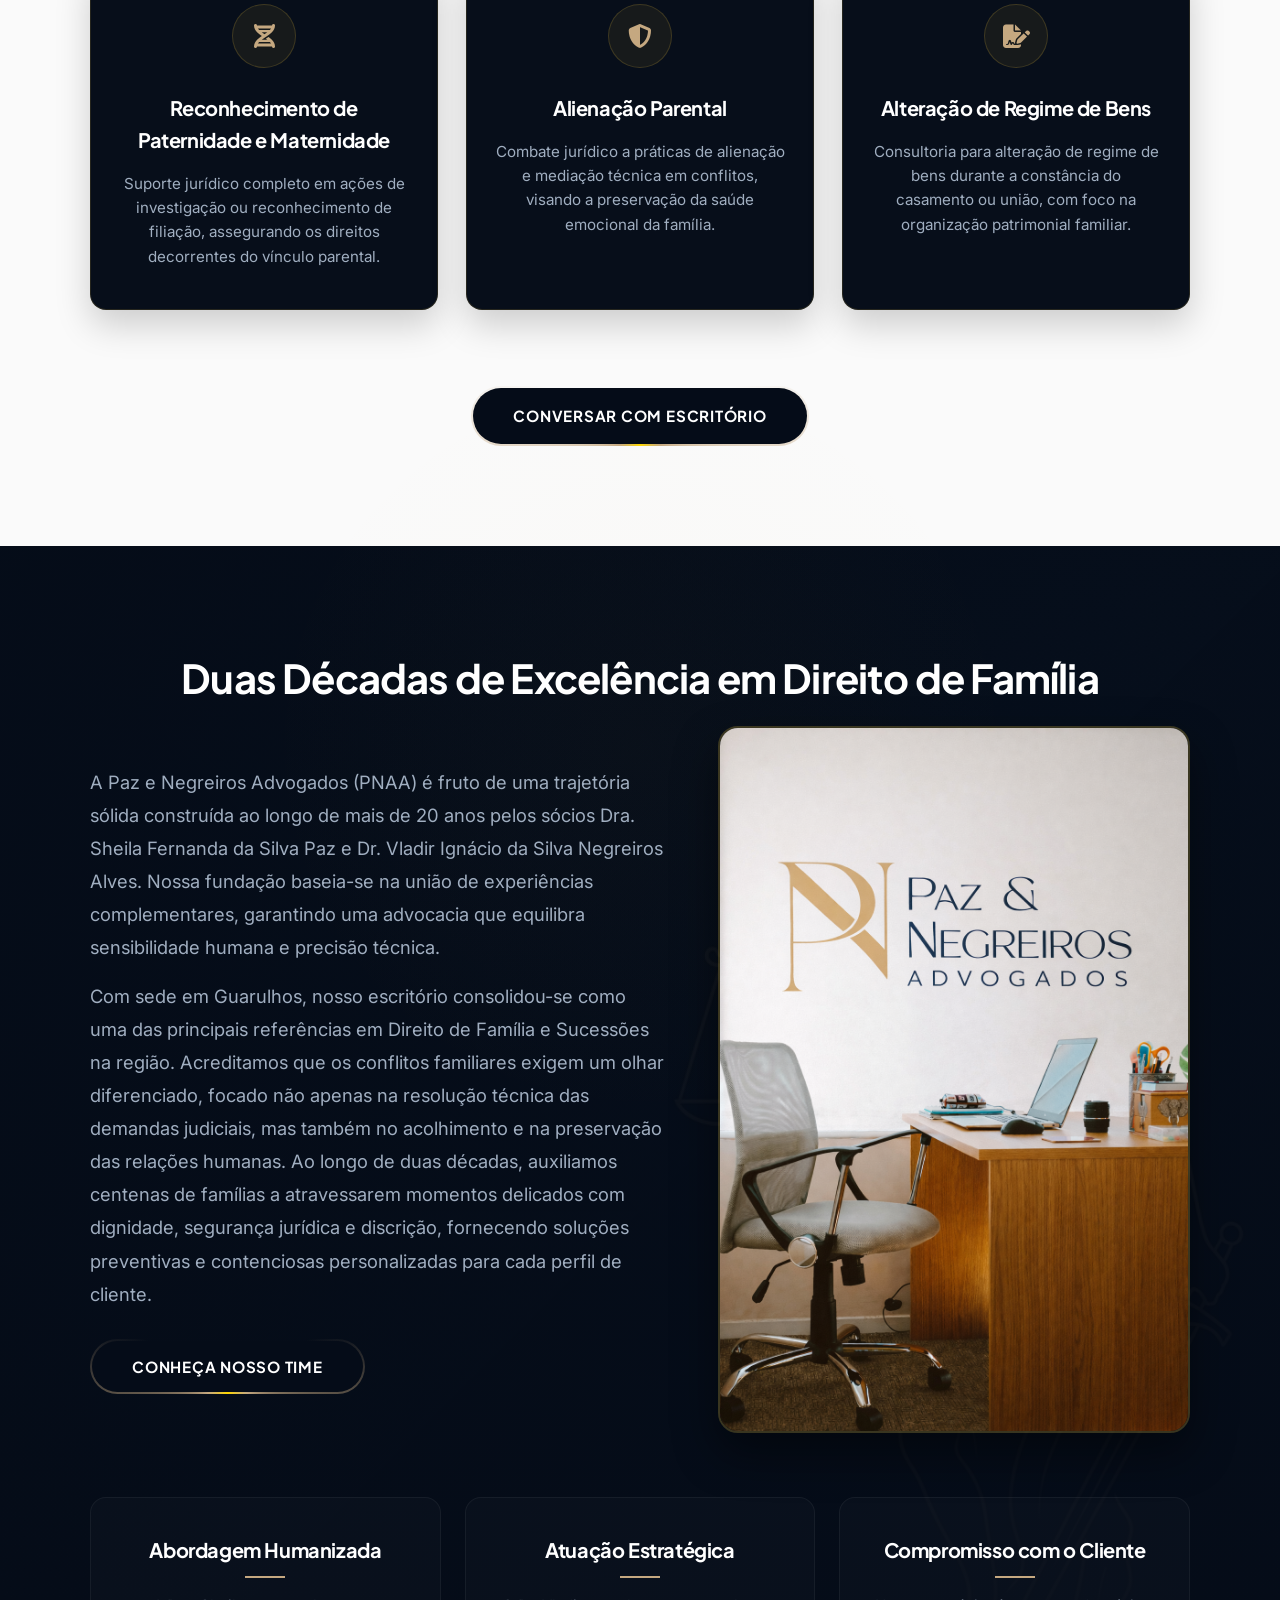
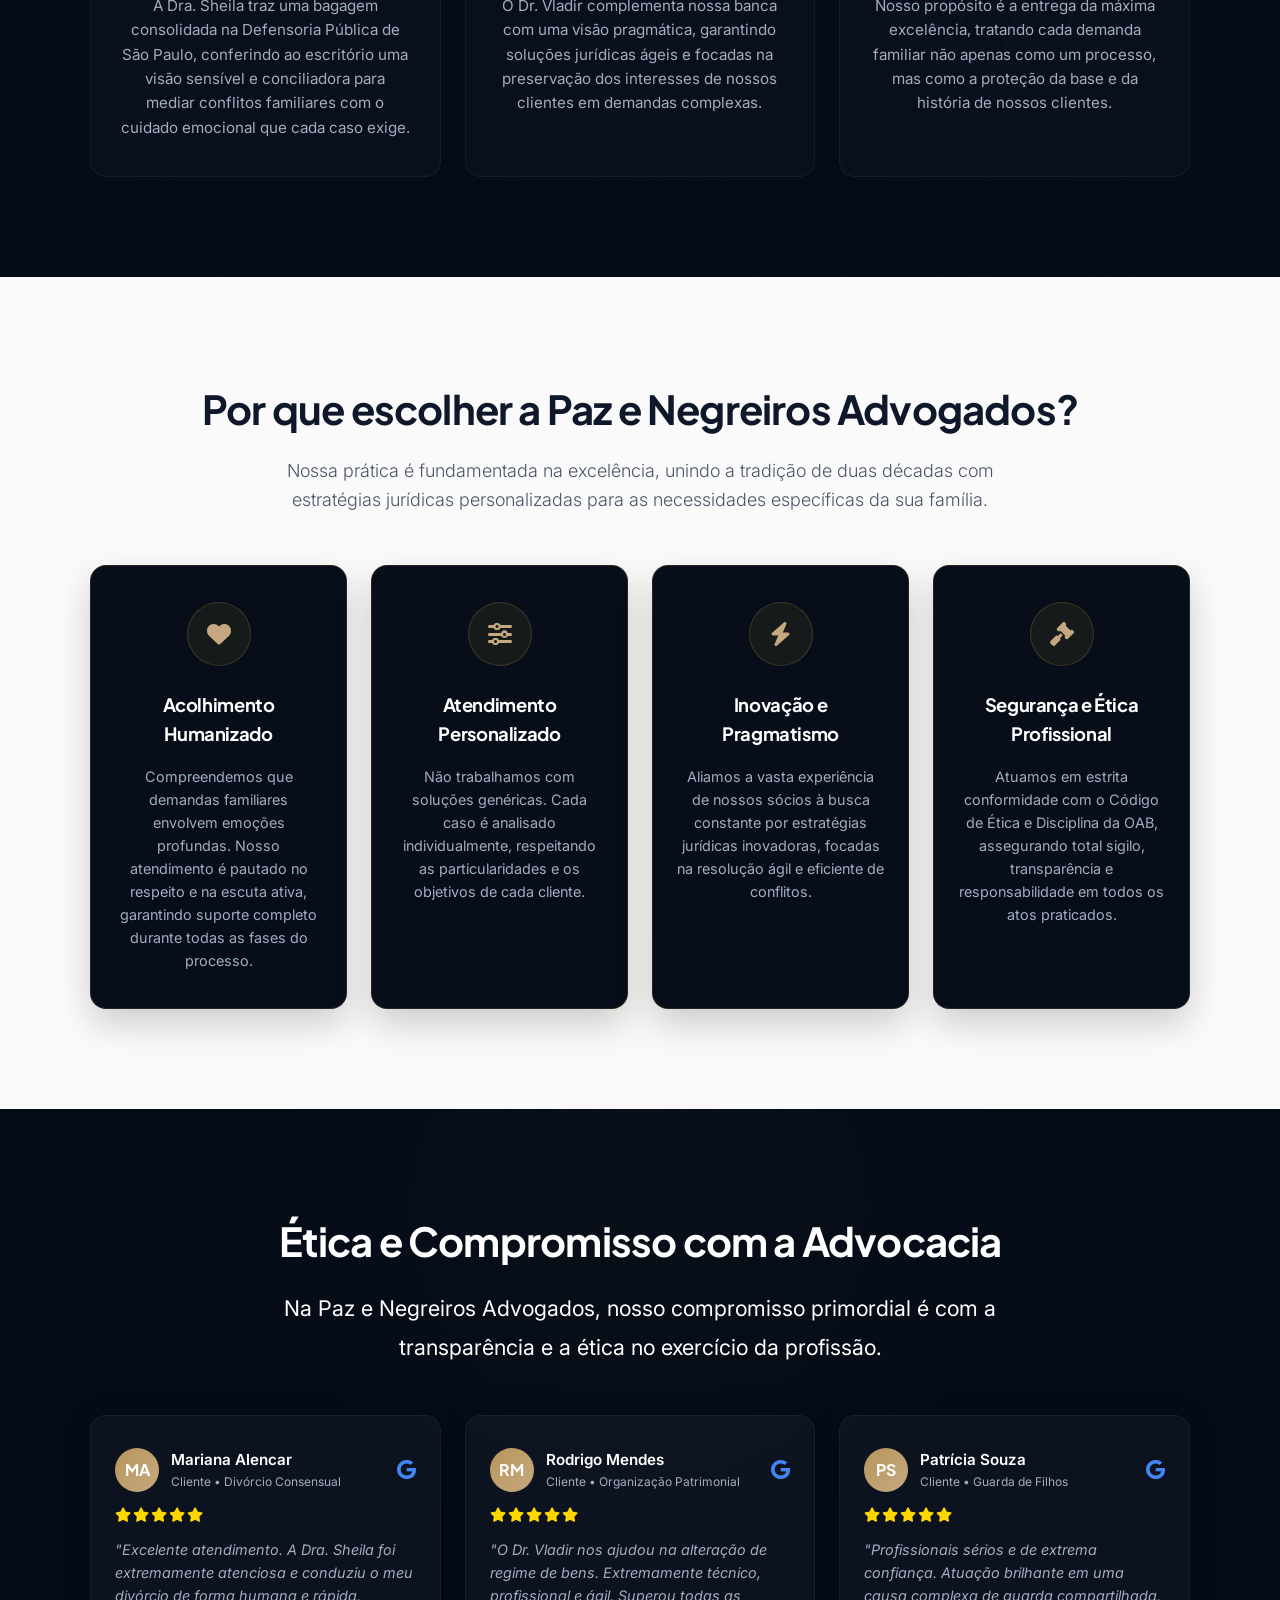
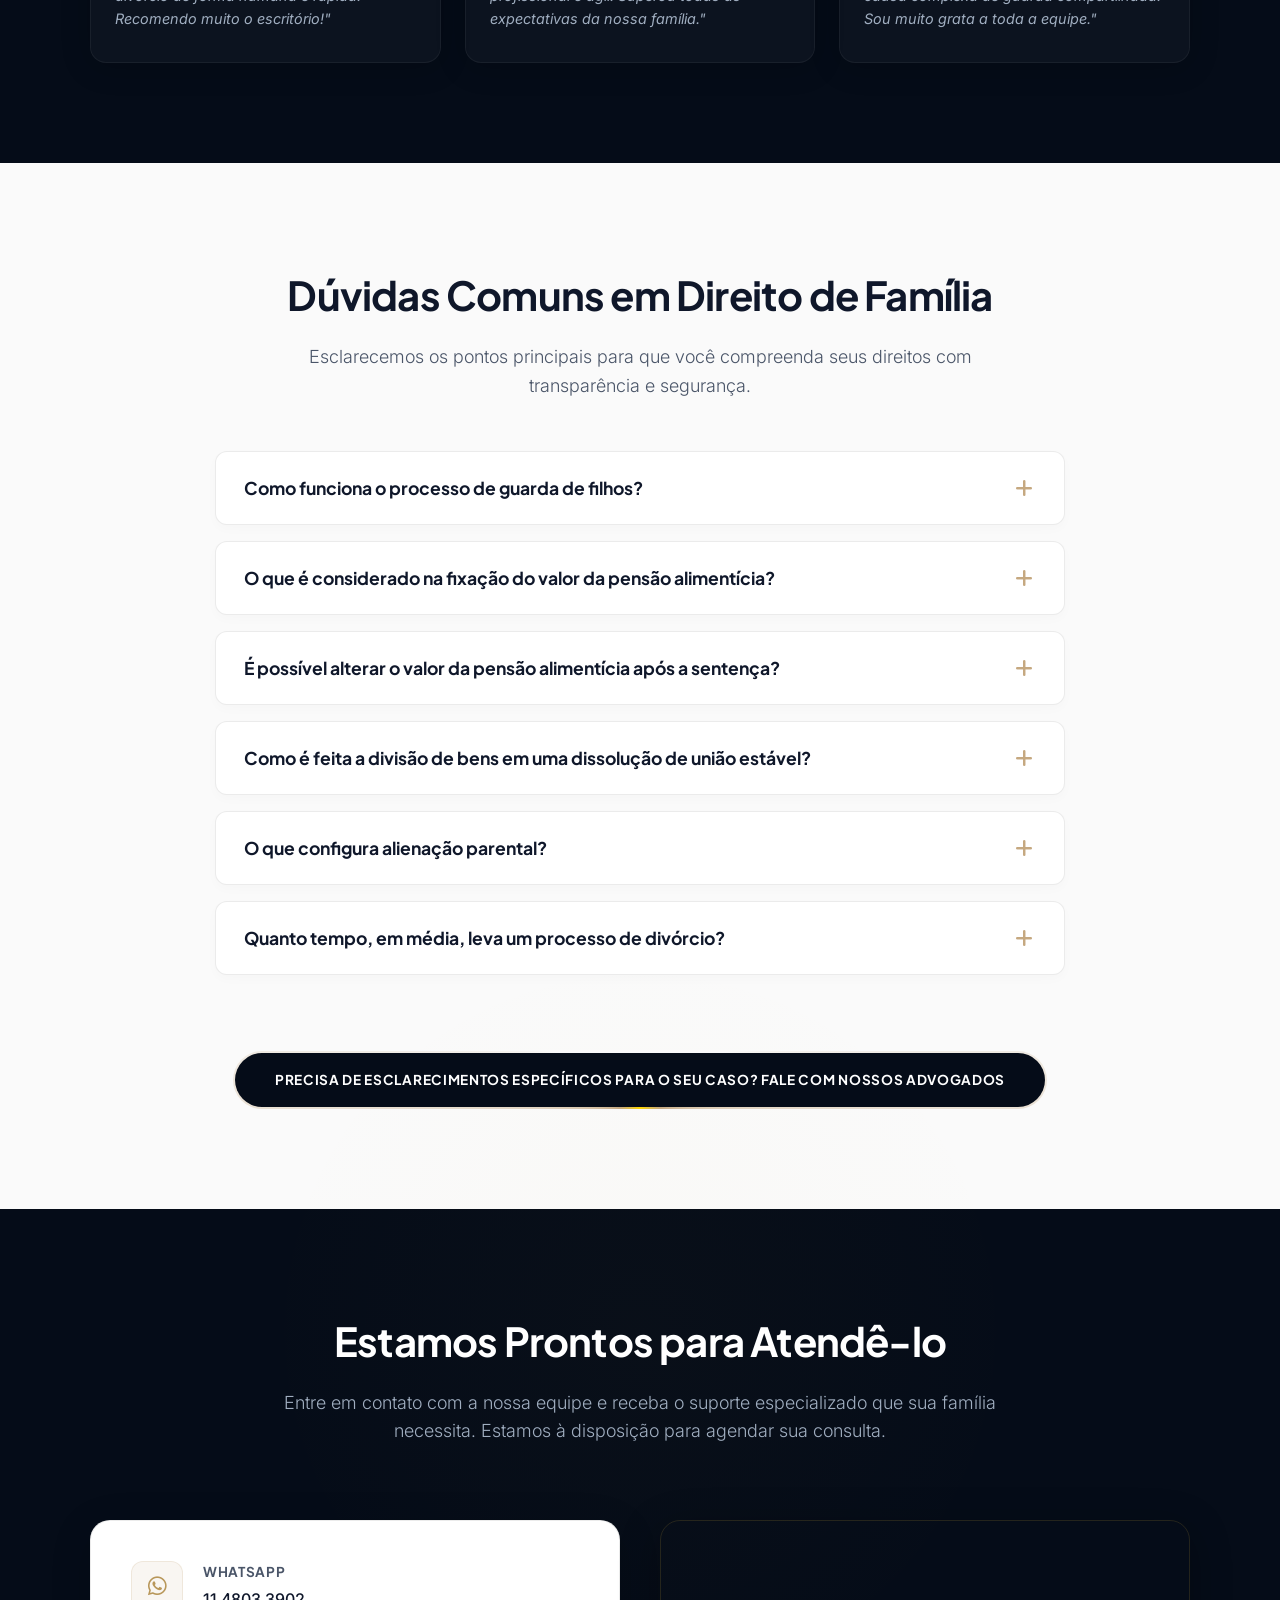
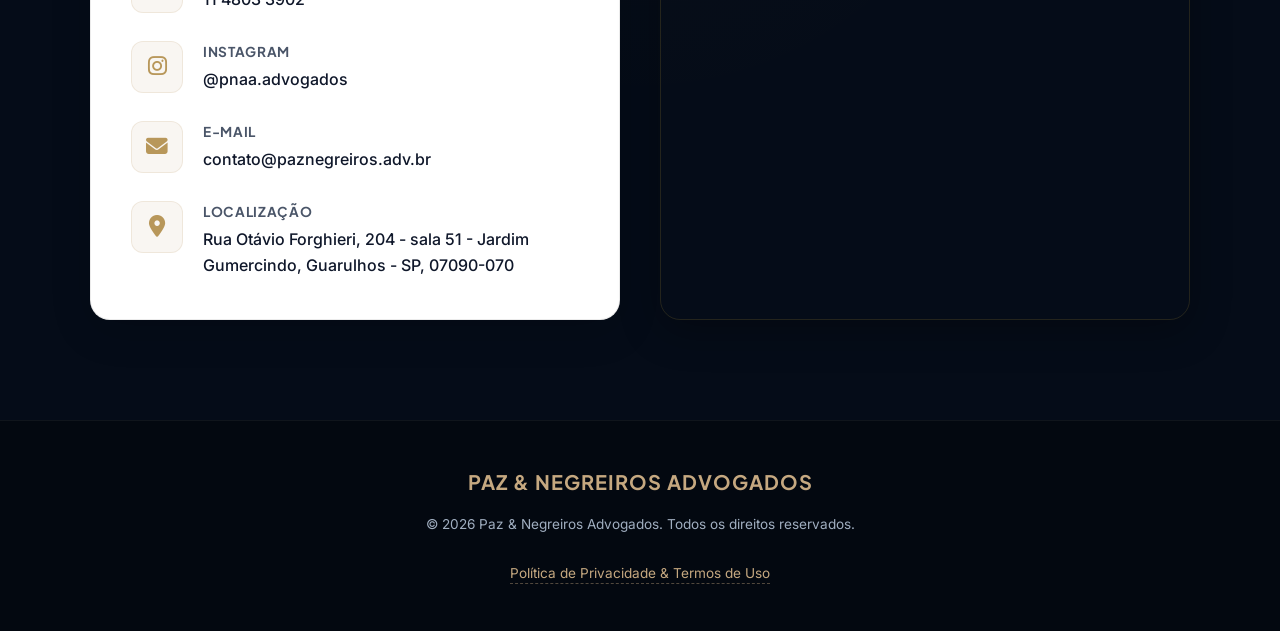
==== commit a1676801: "Add files via upload" ====
--- a/index.html
+++ b/index.html
@@ -23,8 +23,8 @@
   <!-- FLOATING WHATSAPP BADGE -->
   <a href="https://api.whatsapp.com/send?phone=551148033902&text=Ol%C3%A1%2C+vim+pelo+Google+e+gostaria+de+falar+com+um+especialista+em+Direito+de+Fam%C3%ADlia" 
      class="floating-whatsapp" target="_blank" rel="noopener" aria-label="Fale Conosco pelo WhatsApp" id="whatsapp-float-badge">
-    <svg viewBox="0 0 24 24" width="28" height="28" fill="currentColor" style="display: block;">
-      <path d="M.057 24l1.687-6.163c-1.041-1.804-1.588-3.849-1.587-5.946C.06 5.348 5.397.01 12.008.01c3.202.001 6.212 1.246 8.477 3.514 2.266 2.268 3.507 5.28 3.505 8.484-.004 6.657-5.34 11.997-11.953 11.997-2.005-.001-3.973-.502-5.724-1.457L0 24zm6.59-4.846c1.6.95 3.188 1.449 4.825 1.451 5.436 0 9.86-4.42 9.863-9.864.001-2.63-1.019-5.101-2.871-6.956C16.6 1.93 14.135.918 11.516.918 6.08 10.373 5.656 14.793 5.65 20.233c.002.355.05.707.142 1.051l.107.575-.337-.872zm11.233-7.518c-.287-.143-1.697-.838-1.959-.933-.262-.096-.452-.143-.642.143-.19.285-.736.933-.903 1.122-.166.19-.332.214-.618.071-.286-.143-1.21-.445-2.3-1.42-.851-.76-1.425-1.7-1.592-1.986-.167-.286-.017-.441.126-.583.129-.127.287-.333.43-.5.143-.167.19-.286.286-.476.095-.19.047-.357-.024-.5-.071-.143-.642-1.547-.879-2.118-.23-.556-.484-.482-.663-.491-.17-.008-.367-.01-.564-.01-.197 0-.518.074-.79.37-.272.295-1.04 1.016-1.04 2.479 0 1.462 1.065 2.875 1.213 3.074.149.198 2.095 3.2 5.076 4.487.709.306 1.263.489 1.694.626.712.226 1.36.194 1.872.118.571-.085 1.697-.69 1.938-1.357.24-.667.24-1.238.167-1.357-.072-.119-.262-.214-.548-.357z"/>
+    <svg xmlns="http://www.w3.org/2000/svg" viewBox="0 0 448 512" width="28" height="28" fill="currentColor" style="display: block;">
+      <path d="M380.9 97.1C339 55.1 283.2 32 223.9 32c-122.4 0-222 99.6-222 222 0 39.1 10.2 77.3 29.6 111L0 480l117.7-30.9c32.4 17.7 68.9 27 106.1 27h.1c122.3 0 224.1-99.6 224.1-222 0-59.3-25.2-115-67.1-157zm-157 341.6c-33.2 0-65.7-8.9-94-25.7l-6.7-4-69.8 18.3L72 359.2l-4.4-7c-18.5-29.4-28.2-63.3-28.2-98.2 0-101.7 82.8-184.5 184.6-184.5 49.3 0 95.6 19.2 130.4 54.1 34.8 34.9 56.2 81.2 56.1 130.5 0 101.8-84.9 184.6-186.6 184.6zm101.2-138.2c-5.5-2.8-32.8-16.2-37.9-18-5.1-1.9-8.8-2.8-12.5 2.8-3.7 5.6-14.3 18-17.6 21.8-3.2 3.7-6.5 4.2-12 1.4-32.6-16.3-54-29.1-75.5-66-5.7-9.8 5.7-9.1 16.3-30.3 1.8-3.7.9-6.9-.5-9.7-1.4-2.8-12.5-30.1-17.1-41.2-4.5-10.8-9.1-9.3-12.5-9.5-3.2-.2-6.9-.2-10.6-.2-3.7 0-9.7 1.4-14.8 6.9-5.1 5.6-19.4 19-19.4 46.3 0 27.3 19.9 53.7 22.6 57.4 2.8 3.7 39.1 59.7 94.8 83.8 35.2 15.2 49 16.5 66.6 13.9 10.7-1.6 32.8-13.4 37.4-26.4 4.6-13 4.6-24.1 3.2-26.4-1.3-2.5-5-3.9-10.5-6.6z"/>
     </svg>
   </a>
 
